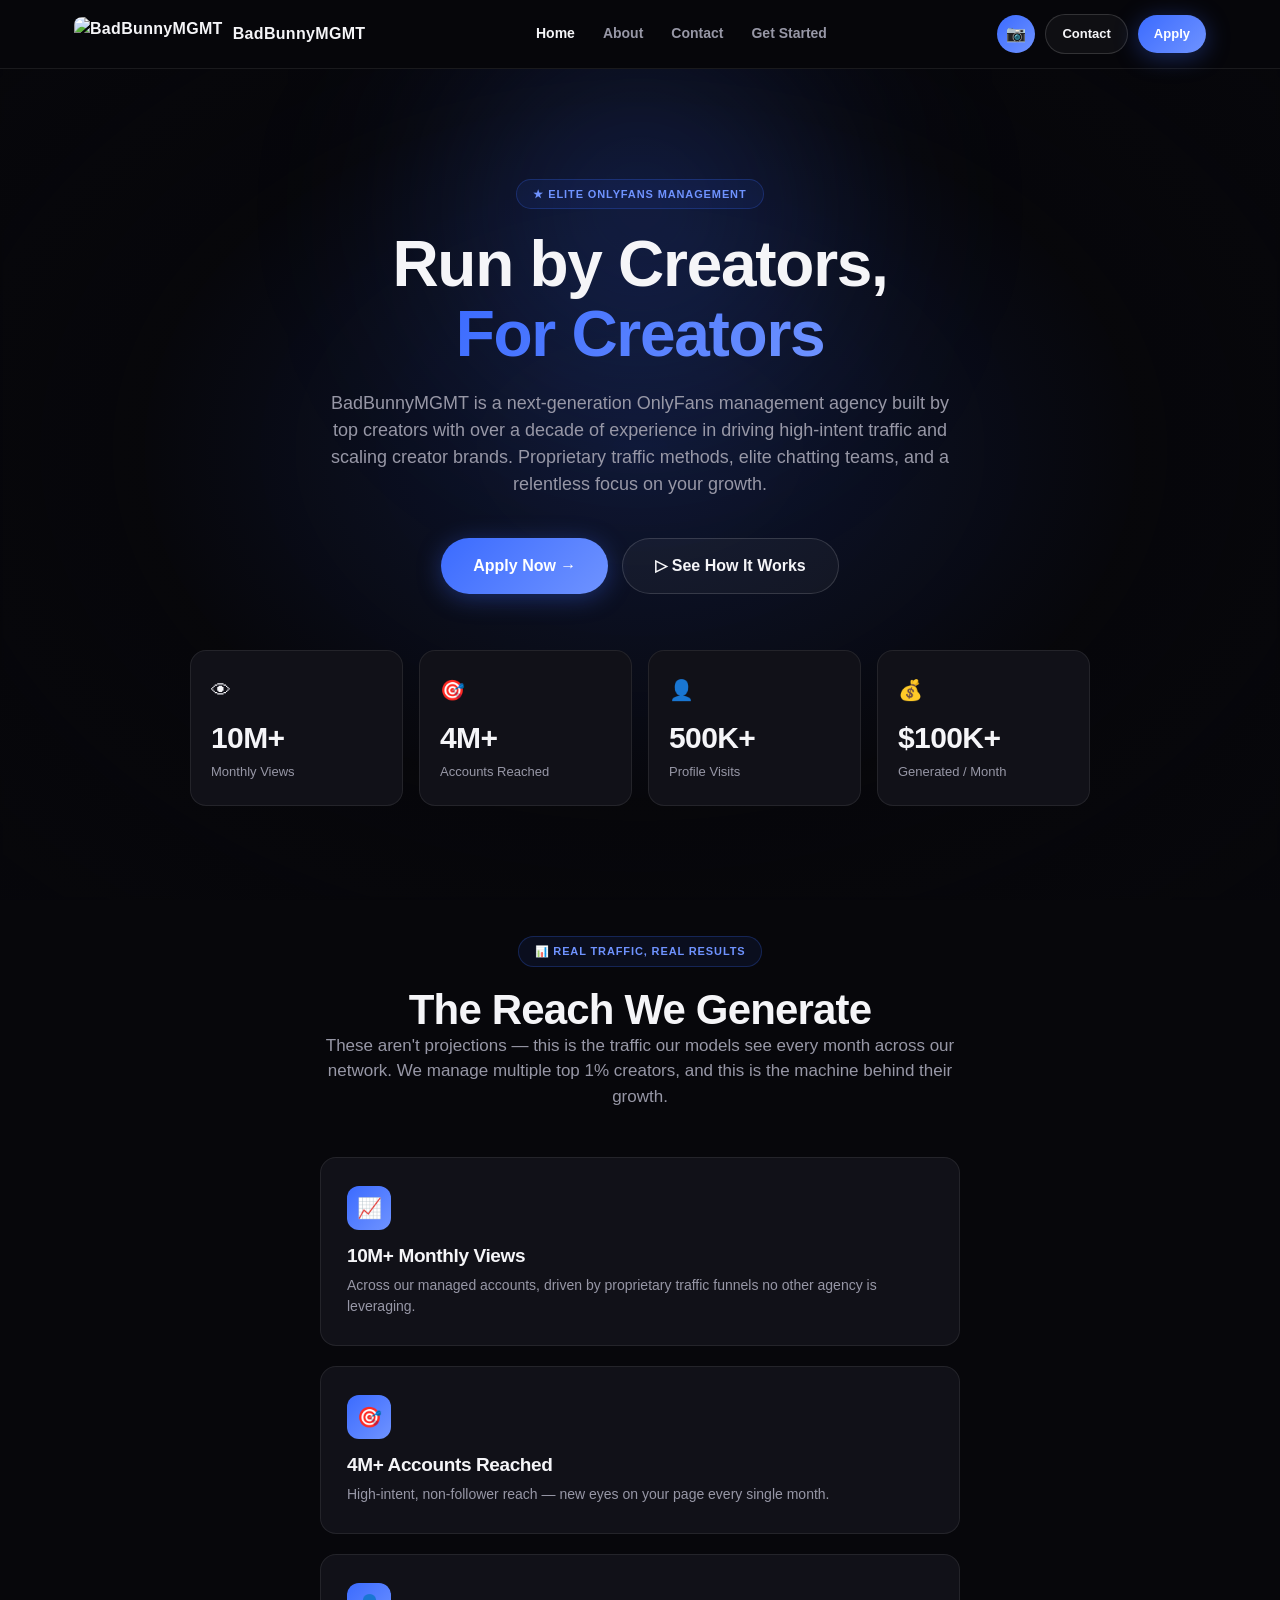
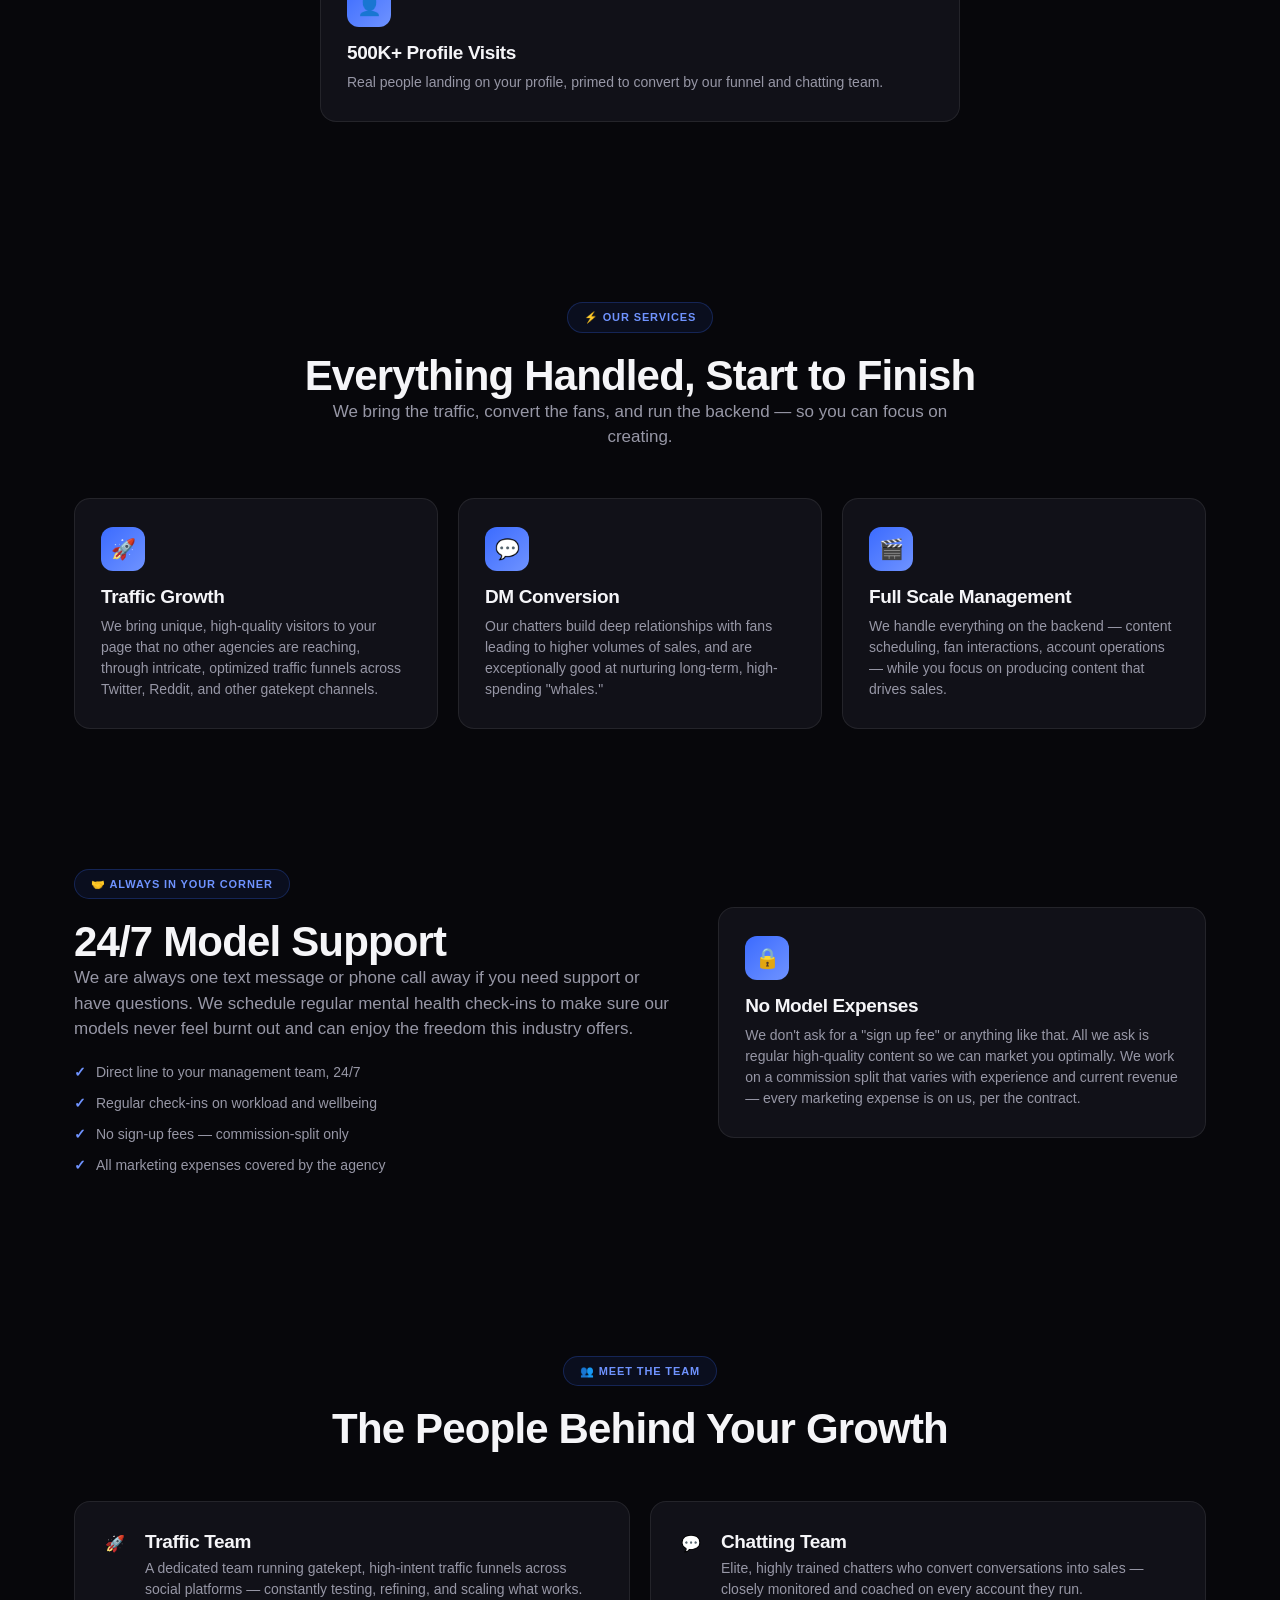
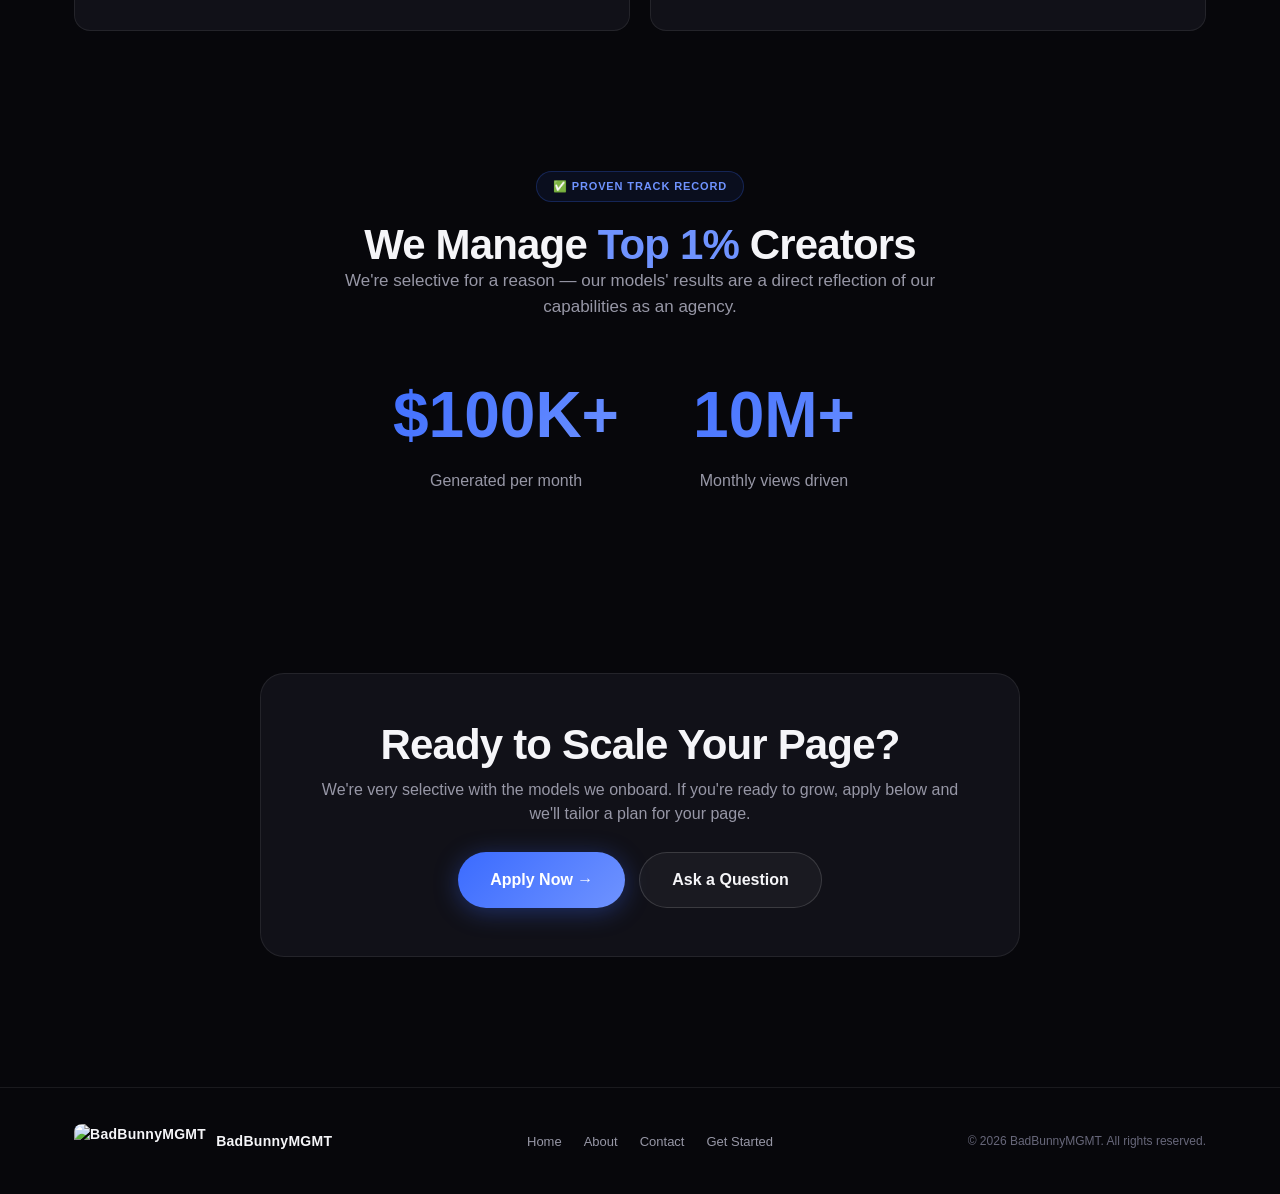
==== site/index.html @ 5f0b2979 "Add marketing site under /site (with floating emoji storm) for badbunnymgmt-site project" ====
<!DOCTYPE html>
<html lang="en">
<head>
<meta charset="UTF-8">
<meta name="viewport" content="width=device-width, initial-scale=1.0">
<title>BadBunnyMGMT — Elite OnlyFans Management, Run by Creators</title>
<meta name="description" content="OnlyFans management specializing in driving high quality traffic and DM upselling. 24/7 chatting, gatekept traffic methods, and full account management for top creators.">
<link rel="icon" href="https://assets.zyrosite.com/cdn-cgi/image/format=auto,w=768,fit=crop/5WbgqmT5Til9Ze9C/chatgpt-image-dec-8-2025-04_55_27-pm-yEydgTuuLfXPxxmz.png">
<link rel="stylesheet" href="style.css">
</head>
<body>

<div class="site-emoji-storm" aria-hidden="true">
  <span class="ae emoji em1" style="left:1.5%;font-size:48px;animation-duration:20s;animation-delay:-19.9s;"></span>
  <span class="ae emoji em2" style="left:3.99%;font-size:48px;animation-duration:19s;animation-delay:-12.2s;"></span>
  <span class="ae emoji em3" style="left:6.47%;font-size:52px;animation-duration:15s;animation-delay:-5.1s;"></span>
  <span class="ae emoji em4" style="left:8.96%;font-size:50px;animation-duration:19s;animation-delay:-14.9s;"></span>
  <span class="ae emoji em5" style="left:11.45%;font-size:39px;animation-duration:13s;animation-delay:-10.8s;"></span>
  <span class="ae emoji em6" style="left:13.94%;font-size:38px;animation-duration:13s;animation-delay:-12.9s;"></span>
  <span class="ae emoji em1" style="left:16.42%;font-size:56px;animation-duration:22s;animation-delay:-1.9s;"></span>
  <span class="ae emoji em2" style="left:18.91%;font-size:46px;animation-duration:19s;animation-delay:-15.4s;"></span>
  <span class="ae emoji em3" style="left:21.4%;font-size:53px;animation-duration:22s;animation-delay:-4.5s;"></span>
  <span class="ae emoji em4" style="left:23.88%;font-size:34px;animation-duration:20s;animation-delay:-2.4s;"></span>
  <span class="ae emoji em5" style="left:26.37%;font-size:35px;animation-duration:15s;animation-delay:-20.4s;"></span>
  <span class="ae emoji em6" style="left:28.86%;font-size:53px;animation-duration:12s;animation-delay:-18.1s;"></span>
  <span class="ae emoji em1" style="left:31.35%;font-size:44px;animation-duration:19s;animation-delay:-14.0s;"></span>
  <span class="ae emoji em2" style="left:33.83%;font-size:40px;animation-duration:20s;animation-delay:-6.1s;"></span>
  <span class="ae emoji em3" style="left:36.32%;font-size:43px;animation-duration:19s;animation-delay:-1.1s;"></span>
  <span class="ae emoji em4" style="left:38.81%;font-size:36px;animation-duration:19s;animation-delay:-15.4s;"></span>
  <span class="ae emoji em5" style="left:41.29%;font-size:47px;animation-duration:20s;animation-delay:-22.9s;"></span>
  <span class="ae emoji em6" style="left:43.78%;font-size:36px;animation-duration:23s;animation-delay:-6.6s;"></span>
  <span class="ae emoji em1" style="left:46.27%;font-size:41px;animation-duration:20s;animation-delay:-7.4s;"></span>
  <span class="ae emoji em2" style="left:48.76%;font-size:36px;animation-duration:21s;animation-delay:-17.9s;"></span>
  <span class="ae emoji em3" style="left:51.24%;font-size:46px;animation-duration:13s;animation-delay:-19.6s;"></span>
  <span class="ae emoji em4" style="left:53.73%;font-size:46px;animation-duration:13s;animation-delay:-22.1s;"></span>
  <span class="ae emoji em5" style="left:56.22%;font-size:55px;animation-duration:12s;animation-delay:-5.7s;"></span>
  <span class="ae emoji em6" style="left:58.71%;font-size:35px;animation-duration:19s;animation-delay:-9.3s;"></span>
  <span class="ae emoji em1" style="left:61.19%;font-size:56px;animation-duration:18s;animation-delay:-10.2s;"></span>
  <span class="ae emoji em2" style="left:63.68%;font-size:52px;animation-duration:22s;animation-delay:-5.4s;"></span>
  <span class="ae emoji em3" style="left:66.17%;font-size:55px;animation-duration:16s;animation-delay:-8.4s;"></span>
  <span class="ae emoji em4" style="left:68.65%;font-size:43px;animation-duration:17s;animation-delay:-1.3s;"></span>
  <span class="ae emoji em5" style="left:71.14%;font-size:47px;animation-duration:24s;animation-delay:-21.3s;"></span>
  <span class="ae emoji em6" style="left:73.63%;font-size:38px;animation-duration:15s;animation-delay:-16.6s;"></span>
  <span class="ae emoji em1" style="left:76.12%;font-size:34px;animation-duration:12s;animation-delay:-11.2s;"></span>
  <span class="ae emoji em2" style="left:78.6%;font-size:49px;animation-duration:14s;animation-delay:-16.0s;"></span>
  <span class="ae emoji em3" style="left:81.09%;font-size:40px;animation-duration:19s;animation-delay:-12.2s;"></span>
  <span class="ae emoji em4" style="left:83.58%;font-size:38px;animation-duration:18s;animation-delay:-15.2s;"></span>
  <span class="ae emoji em5" style="left:86.06%;font-size:37px;animation-duration:18s;animation-delay:-10.3s;"></span>
  <span class="ae emoji em6" style="left:88.55%;font-size:40px;animation-duration:12s;animation-delay:-6.9s;"></span>
  <span class="ae emoji em1" style="left:91.04%;font-size:52px;animation-duration:16s;animation-delay:-23.0s;"></span>
  <span class="ae emoji em2" style="left:93.53%;font-size:34px;animation-duration:15s;animation-delay:-5.1s;"></span>
  <span class="ae emoji em3" style="left:96.01%;font-size:53px;animation-duration:22s;animation-delay:-13.7s;"></span>
  <span class="ae emoji em4" style="left:98.5%;font-size:35px;animation-duration:14s;animation-delay:-5.7s;"></span>
</div>
<div class="site-glow-mask"></div>

<nav class="nav">
  <div class="nav-inner">
    <a href="index.html" class="nav-logo">
      <img src="https://assets.zyrosite.com/cdn-cgi/image/format=auto,w=768,fit=crop/5WbgqmT5Til9Ze9C/chatgpt-image-dec-8-2025-04_55_27-pm-yEydgTuuLfXPxxmz.png" alt="BadBunnyMGMT">
      BadBunnyMGMT
    </a>
    <button class="nav-toggle" onclick="document.querySelector('.nav-links').classList.toggle('open')">☰</button>
    <div class="nav-links">
      <a href="index.html" class="active">Home</a>
      <a href="about.html">About</a>
      <a href="contact.html">Contact</a>
      <a href="get-started.html">Get Started</a>
    </div>
    <div class="nav-cta">
      <a href="https://instagram.com" target="_blank" class="btn-icon" aria-label="Instagram">📷</a>
      <a href="contact.html" class="btn btn-ghost btn-sm">Contact</a>
      <a href="get-started.html" class="btn btn-primary btn-sm">Apply</a>
    </div>
  </div>
</nav>

<!-- Hero -->
<section class="hero">
  <div class="glow glow-blue"></div>
  <div class="wrap hero-content">
    <div class="badge">★ Elite OnlyFans Management</div>
    <h1>Run by Creators,<br><span class="accent-text">For Creators</span></h1>
    <p class="lede center">BadBunnyMGMT is a next-generation OnlyFans management agency built by top creators with over a decade of experience in driving high-intent traffic and scaling creator brands. Proprietary traffic methods, elite chatting teams, and a relentless focus on your growth.</p>
    <div class="hero-ctas">
      <a href="get-started.html" class="btn btn-primary btn-lg">Apply Now →</a>
      <a href="#services" class="btn btn-ghost btn-lg">▷ See How It Works</a>
    </div>
    <div class="stat-grid">
      <div class="stat-card">
        <span class="stat-icon">👁</span>
        <div class="stat-num">10M+</div>
        <div class="stat-label">Monthly Views</div>
      </div>
      <div class="stat-card">
        <span class="stat-icon">🎯</span>
        <div class="stat-num">4M+</div>
        <div class="stat-label">Accounts Reached</div>
      </div>
      <div class="stat-card">
        <span class="stat-icon">👤</span>
        <div class="stat-num">500K+</div>
        <div class="stat-label">Profile Visits</div>
      </div>
      <div class="stat-card">
        <span class="stat-icon">💰</span>
        <div class="stat-num">$100K+</div>
        <div class="stat-label">Generated / Month</div>
      </div>
    </div>
  </div>
</section>

<!-- Reach section -->
<section class="section-sub">
  <div class="wrap">
    <div class="section-head">
      <div class="badge">📊 Real Traffic, Real Results</div>
      <h2>The Reach We Generate</h2>
      <p class="lede center">These aren't projections — this is the traffic our models see every month across our network. We manage multiple top 1% creators, and this is the machine behind their growth.</p>
    </div>
    <div class="feature-grid" style="grid-template-columns:1fr;max-width:640px;margin:0 auto;">
      <div class="feature-card">
        <div class="feature-icon">📈</div>
        <h3>10M+ Monthly Views</h3>
        <p>Across our managed accounts, driven by proprietary traffic funnels no other agency is leveraging.</p>
      </div>
      <div class="feature-card">
        <div class="feature-icon">🎯</div>
        <h3>4M+ Accounts Reached</h3>
        <p>High-intent, non-follower reach — new eyes on your page every single month.</p>
      </div>
      <div class="feature-card">
        <div class="feature-icon">👤</div>
        <h3>500K+ Profile Visits</h3>
        <p>Real people landing on your profile, primed to convert by our funnel and chatting team.</p>
      </div>
    </div>
  </div>
</section>

<!-- Services -->
<section id="services">
  <div class="wrap">
    <div class="section-head">
      <div class="badge">⚡ Our Services</div>
      <h2>Everything Handled, Start to Finish</h2>
      <p class="lede center">We bring the traffic, convert the fans, and run the backend — so you can focus on creating.</p>
    </div>
    <div class="feature-grid">
      <div class="feature-card">
        <div class="feature-icon">🚀</div>
        <h3>Traffic Growth</h3>
        <p>We bring unique, high-quality visitors to your page that no other agencies are reaching, through intricate, optimized traffic funnels across Twitter, Reddit, and other gatekept channels.</p>
      </div>
      <div class="feature-card">
        <div class="feature-icon">💬</div>
        <h3>DM Conversion</h3>
        <p>Our chatters build deep relationships with fans leading to higher volumes of sales, and are exceptionally good at nurturing long-term, high-spending "whales."</p>
      </div>
      <div class="feature-card">
        <div class="feature-icon">🎬</div>
        <h3>Full Scale Management</h3>
        <p>We handle everything on the backend — content scheduling, fan interactions, account operations — while you focus on producing content that drives sales.</p>
      </div>
    </div>
  </div>
</section>

<!-- Support / no expenses -->
<section class="section-sub">
  <div class="wrap two-col">
    <div>
      <div class="badge">🤝 Always In Your Corner</div>
      <h2>24/7 Model Support</h2>
      <p class="lede">We are always one text message or phone call away if you need support or have questions. We schedule regular mental health check-ins to make sure our models never feel burnt out and can enjoy the freedom this industry offers.</p>
      <ul class="pill-list">
        <li>Direct line to your management team, 24/7</li>
        <li>Regular check-ins on workload and wellbeing</li>
        <li>No sign-up fees — commission-split only</li>
        <li>All marketing expenses covered by the agency</li>
      </ul>
    </div>
    <div class="feature-card">
      <div class="feature-icon">🔒</div>
      <h3>No Model Expenses</h3>
      <p>We don't ask for a "sign up fee" or anything like that. All we ask is regular high-quality content so we can market you optimally. We work on a commission split that varies with experience and current revenue — every marketing expense is on us, per the contract.</p>
    </div>
  </div>
</section>

<!-- Team -->
<section>
  <div class="wrap">
    <div class="section-head">
      <div class="badge">👥 Meet The Team</div>
      <h2>The People Behind Your Growth</h2>
    </div>
    <div style="display:grid;grid-template-columns:1fr 1fr;gap:20px;" class="team-grid">
      <div class="team-card">
        <div class="feature-icon">🚀</div>
        <div>
          <h3>Traffic Team</h3>
          <p>A dedicated team running gatekept, high-intent traffic funnels across social platforms — constantly testing, refining, and scaling what works.</p>
        </div>
      </div>
      <div class="team-card">
        <div class="feature-icon">💬</div>
        <div>
          <h3>Chatting Team</h3>
          <p>Elite, highly trained chatters who convert conversations into sales — closely monitored and coached on every account they run.</p>
        </div>
      </div>
    </div>
  </div>
</section>

<!-- Proof -->
<section class="section-sub">
  <div class="wrap">
    <div class="section-head">
      <div class="badge">✅ Proven Track Record</div>
      <h2>We Manage <span style="color:var(--accent2);">Top 1%</span> Creators</h2>
      <p class="lede center">We're selective for a reason — our models' results are a direct reflection of our capabilities as an agency.</p>
    </div>
    <div class="stat-grid" style="max-width:520px;">
      <div class="proof-num">
        <div class="num">$100K+</div>
        <div class="label">Generated per month</div>
      </div>
      <div class="proof-num">
        <div class="num">10M+</div>
        <div class="label">Monthly views driven</div>
      </div>
    </div>
  </div>
</section>

<!-- CTA -->
<section>
  <div class="wrap">
    <div class="cta-banner">
      <h2>Ready to Scale Your Page?</h2>
      <p>We're very selective with the models we onboard. If you're ready to grow, apply below and we'll tailor a plan for your page.</p>
      <div class="hero-ctas">
        <a href="get-started.html" class="btn btn-primary btn-lg">Apply Now →</a>
        <a href="contact.html" class="btn btn-ghost btn-lg">Ask a Question</a>
      </div>
    </div>
  </div>
</section>

<footer>
  <div class="wrap footer-inner">
    <a href="index.html" class="nav-logo">
      <img src="https://assets.zyrosite.com/cdn-cgi/image/format=auto,w=768,fit=crop/5WbgqmT5Til9Ze9C/chatgpt-image-dec-8-2025-04_55_27-pm-yEydgTuuLfXPxxmz.png" alt="BadBunnyMGMT">
      BadBunnyMGMT
    </a>
    <div class="foot-links">
      <a href="index.html">Home</a>
      <a href="about.html">About</a>
      <a href="contact.html">Contact</a>
      <a href="get-started.html">Get Started</a>
    </div>
    <div class="foot-copy">© 2026 BadBunnyMGMT. All rights reserved.</div>
  </div>
</footer>

</body>
</html>
---- site/style.css ----
/* BadBunnyMGMT — shared design system
   Near-black background, single blue accent (matches AgencyOS app), gradient glow cards,
   pill buttons, section badges — structural pattern inspired by reachmodels.com. */

:root{
  --bg:#07070b;
  --bg2:#0e0e15;
  --surface:#111118;
  --surface2:#16161f;
  --border:rgba(255,255,255,0.08);
  --border2:rgba(255,255,255,0.14);
  --text:#f5f5f8;
  --text2:#9797a6;
  --text3:#67677a;
  --accent:#3b6bff;
  --accent2:#6f93ff;
  --accent-glow:rgba(59,107,255,0.35);
  --radius:16px;
  --radius-sm:10px;
  --radius-lg:24px;
  --maxw:1180px;
}

*{box-sizing:border-box;margin:0;padding:0;}
html{scroll-behavior:smooth;}
body{
  background:var(--bg);
  color:var(--text);
  font-family:'Inter',-apple-system,BlinkMacSystemFont,'Segoe UI',Roboto,sans-serif;
  line-height:1.5;
  -webkit-font-smoothing:antialiased;
  overflow-x:hidden;
}
a{color:inherit;text-decoration:none;}
img{max-width:100%;display:block;}
ul{list-style:none;}
.wrap{max-width:var(--maxw);margin:0 auto;padding:0 24px;}

.glow{position:absolute;border-radius:50%;filter:blur(90px);pointer-events:none;z-index:0;}
.glow-blue{background:radial-gradient(circle,rgba(59,107,255,0.28),transparent 70%);}
.glow-faint{background:radial-gradient(circle,rgba(111,147,255,0.14),transparent 70%);}

.nav{position:sticky;top:0;z-index:100;background:rgba(7,7,11,0.75);backdrop-filter:blur(14px);border-bottom:1px solid var(--border);}
.nav-inner{max-width:var(--maxw);margin:0 auto;padding:14px 24px;display:flex;align-items:center;justify-content:space-between;gap:20px;}
.nav-logo{display:flex;align-items:center;gap:10px;font-weight:800;font-size:16px;letter-spacing:0.02em;}
.nav-logo img{height:34px;width:auto;border-radius:8px;}
.nav-links{display:flex;gap:28px;align-items:center;}
.nav-links a{font-size:14px;font-weight:600;color:var(--text2);transition:color .15s;}
.nav-links a:hover,.nav-links a.active{color:var(--text);}
.nav-cta{display:flex;align-items:center;gap:10px;}
.nav-toggle{display:none;background:none;border:none;color:var(--text);font-size:22px;cursor:pointer;}

@media(max-width:860px){
  .nav-links{position:absolute;top:100%;left:0;right:0;background:var(--bg2);border-bottom:1px solid var(--border);flex-direction:column;padding:16px 24px;gap:16px;display:none;}
  .nav-links.open{display:flex;}
  .nav-toggle{display:block;}
}

.btn{display:inline-flex;align-items:center;justify-content:center;gap:8px;padding:12px 24px;border-radius:999px;font-weight:700;font-size:14px;border:none;cursor:pointer;transition:transform .15s, box-shadow .15s;white-space:nowrap;}
.btn:hover{transform:translateY(-1px);}
.btn-primary{background:linear-gradient(135deg,var(--accent),var(--accent2));color:#fff;box-shadow:0 4px 24px var(--accent-glow);}
.btn-primary:hover{box-shadow:0 6px 32px var(--accent-glow);}
.btn-ghost{background:rgba(255,255,255,0.04);border:1px solid var(--border2);color:var(--text);}
.btn-ghost:hover{background:rgba(255,255,255,0.08);}
.btn-icon{width:38px;height:38px;border-radius:50%;background:linear-gradient(135deg,var(--accent),var(--accent2));color:#fff;display:flex;align-items:center;justify-content:center;font-size:16px;flex-shrink:0;}
.btn-sm{padding:9px 16px;font-size:13px;}
.btn-lg{padding:15px 32px;font-size:16px;}

.badge{display:inline-flex;align-items:center;gap:6px;background:rgba(59,107,255,0.08);border:1px solid rgba(59,107,255,0.25);color:var(--accent2);padding:6px 16px;border-radius:999px;font-size:11px;font-weight:700;letter-spacing:0.08em;text-transform:uppercase;margin-bottom:20px;}

section{position:relative;padding:90px 0;z-index:1;}
.section-sub{padding-top:50px;}
h1,h2,h3{font-weight:800;letter-spacing:-0.02em;line-height:1.1;}
h1{font-size:clamp(38px,6vw,64px);}
h2{font-size:clamp(28px,4vw,42px);}
h3{font-size:19px;}
.eyebrow{color:var(--accent2);font-weight:700;}
.lede{color:var(--text2);font-size:17px;max-width:640px;}
.center{text-align:center;margin-left:auto;margin-right:auto;}
.section-head{max-width:680px;margin:0 auto 48px;text-align:center;}

.hero{padding:110px 0 80px;text-align:center;position:relative;overflow:hidden;}
.hero .glow-blue{width:520px;height:520px;top:-120px;left:50%;transform:translateX(-50%);}
.hero-content{position:relative;z-index:2;}
.hero h1{margin-bottom:20px;}
.hero h1 .accent-text{background:linear-gradient(135deg,var(--accent),var(--accent2));-webkit-background-clip:text;background-clip:text;color:transparent;}
.hero .lede{margin:0 auto 40px;font-size:18px;}
.hero-ctas{display:flex;gap:14px;justify-content:center;flex-wrap:wrap;margin-bottom:56px;}

.stat-grid{display:grid;grid-template-columns:repeat(auto-fit,minmax(200px,1fr));gap:16px;max-width:900px;margin:0 auto;}
.stat-card{background:var(--surface);border:1px solid var(--border);border-radius:var(--radius);padding:24px 20px;text-align:left;}
.stat-card .stat-icon{font-size:20px;margin-bottom:10px;display:block;}
.stat-card .stat-num{font-size:30px;font-weight:800;letter-spacing:-0.02em;}
.stat-card .stat-label{color:var(--text2);font-size:13px;margin-top:2px;}

.feature-grid{display:grid;grid-template-columns:repeat(auto-fit,minmax(260px,1fr));gap:20px;}
.feature-card{background:var(--surface);border:1px solid var(--border);border-radius:var(--radius);padding:28px 26px;}
.feature-card .feature-icon{width:44px;height:44px;border-radius:12px;background:linear-gradient(135deg,var(--accent),var(--accent2));display:flex;align-items:center;justify-content:center;font-size:20px;margin-bottom:16px;}
.feature-card h3{margin-bottom:8px;}
.feature-card p{color:var(--text2);font-size:14px;}

.cta-banner{background:var(--surface);border:1px solid var(--border);border-radius:var(--radius-lg);padding:48px;text-align:center;max-width:760px;margin:0 auto;}
.cta-banner h2{margin-bottom:10px;}
.cta-banner p{color:var(--text2);margin-bottom:26px;}
.cta-banner .hero-ctas{margin-bottom:0;}

.proof-num{text-align:center;}
.proof-num .num{font-size:clamp(40px,6vw,64px);font-weight:800;background:linear-gradient(135deg,var(--accent),var(--accent2));-webkit-background-clip:text;background-clip:text;color:transparent;}
.proof-num .label{color:var(--text2);margin-top:6px;}
.proof-shots{display:grid;grid-template-columns:repeat(auto-fit,minmax(280px,1fr));gap:20px;margin-top:44px;}
.proof-shots img{border-radius:var(--radius);border:1px solid var(--border);}

.team-card{background:var(--surface);border:1px solid var(--border);border-radius:var(--radius);padding:30px;display:flex;gap:20px;align-items:flex-start;}
.team-card .feature-icon{flex-shrink:0;}
.team-card p{color:var(--text2);font-size:14px;margin-top:6px;}

.form-card{background:var(--surface);border:1px solid var(--border);border-radius:var(--radius-lg);padding:44px;max-width:640px;margin:0 auto;}
.form-step{display:flex;align-items:center;gap:10px;margin:28px 0 16px;font-weight:700;font-size:15px;}
.form-step:first-child{margin-top:0;}
.form-step .step-num{width:26px;height:26px;border-radius:50%;background:rgba(59,107,255,0.15);color:var(--accent2);display:flex;align-items:center;justify-content:center;font-size:12px;font-weight:800;flex-shrink:0;}
.form-row{display:grid;grid-template-columns:1fr 1fr;gap:14px;margin-bottom:14px;}
@media(max-width:560px){.form-row{grid-template-columns:1fr;}}
.form-field{display:flex;flex-direction:column;gap:6px;margin-bottom:14px;}
.form-field label{font-size:12px;color:var(--text2);font-weight:600;}
.form-field input,.form-field select,.form-field textarea{background:var(--bg2);border:1px solid var(--border2);border-radius:var(--radius-sm);padding:12px 14px;color:var(--text);font-size:14px;font-family:inherit;}
.form-field input:focus,.form-field select:focus,.form-field textarea:focus{outline:1px solid var(--accent);border-color:var(--accent);}
.form-field textarea{resize:vertical;min-height:90px;}
.form-note{background:rgba(59,107,255,0.06);border:1px solid rgba(59,107,255,0.2);border-radius:var(--radius-sm);padding:14px 16px;font-size:13px;color:var(--text2);margin:20px 0;}
.form-note strong{color:var(--text);}
.form-submit{width:100%;margin-top:6px;}

.faq-item{background:var(--surface);border:1px solid var(--border);border-radius:var(--radius);padding:24px 26px;margin-bottom:14px;}
.faq-item h3{margin-bottom:8px;color:var(--accent2);}
.faq-item p{color:var(--text2);font-size:14px;}

footer{border-top:1px solid var(--border);padding:36px 0;margin-top:40px;}
.footer-inner{display:flex;justify-content:space-between;align-items:center;flex-wrap:wrap;gap:16px;}
.footer-inner .nav-logo{font-size:14px;}
footer .foot-links{display:flex;gap:22px;}
footer .foot-links a{font-size:13px;color:var(--text2);}
footer .foot-copy{font-size:12px;color:var(--text3);}

.two-col{display:grid;grid-template-columns:1.1fr 0.9fr;gap:48px;align-items:center;}
@media(max-width:860px){.two-col{grid-template-columns:1fr;}}
.pill-list{display:flex;flex-direction:column;gap:10px;margin-top:20px;}
.pill-list li{display:flex;align-items:center;gap:10px;color:var(--text2);font-size:14px;}
.pill-list li::before{content:'✓';color:var(--accent2);font-weight:800;}
.alert-success{display:none;background:rgba(59,107,255,0.1);border:1px solid rgba(59,107,255,0.3);border-radius:var(--radius-sm);padding:14px 16px;color:var(--accent2);font-size:14px;margin-top:14px;text-align:center;}

/* ── Floating brand-emoji storm (identical to the AgencyOS app backdrop) ── */
.site-emoji-storm{position:fixed;inset:0;z-index:0;overflow:hidden;pointer-events:none;}
.site-emoji-storm .ae{position:absolute;top:110%;line-height:1;animation-name:aeFloat;animation-timing-function:linear;animation-iteration-count:infinite;will-change:transform,opacity;}
.ae.emoji{display:inline-block;width:1em;height:1em;background-size:contain;background-repeat:no-repeat;background-position:center;}
@keyframes aeFloat{0%{transform:translateY(0) translateX(0) rotate(0deg);opacity:0;}8%{opacity:0.55;}92%{opacity:0.55;}100%{transform:translateY(-130vh) translateX(30px) rotate(20deg);opacity:0;}}
.site-glow-mask{position:fixed;inset:0;z-index:0;pointer-events:none;backdrop-filter:blur(2px);-webkit-backdrop-filter:blur(2px);background:radial-gradient(ellipse at center, rgba(59,107,255,0.16) 0%, rgba(7,7,11,0.55) 55%, rgba(7,7,11,0.9) 100%);}
.em1{background-image:url([data-uri]);}
.em2{background-image:url([data-uri]);}
.em3{background-image:url([data-uri]);}
.em4{background-image:url([data-uri]);}
.em5{background-image:url([data-uri]);}
.em6{background-image:url([data-uri]);}
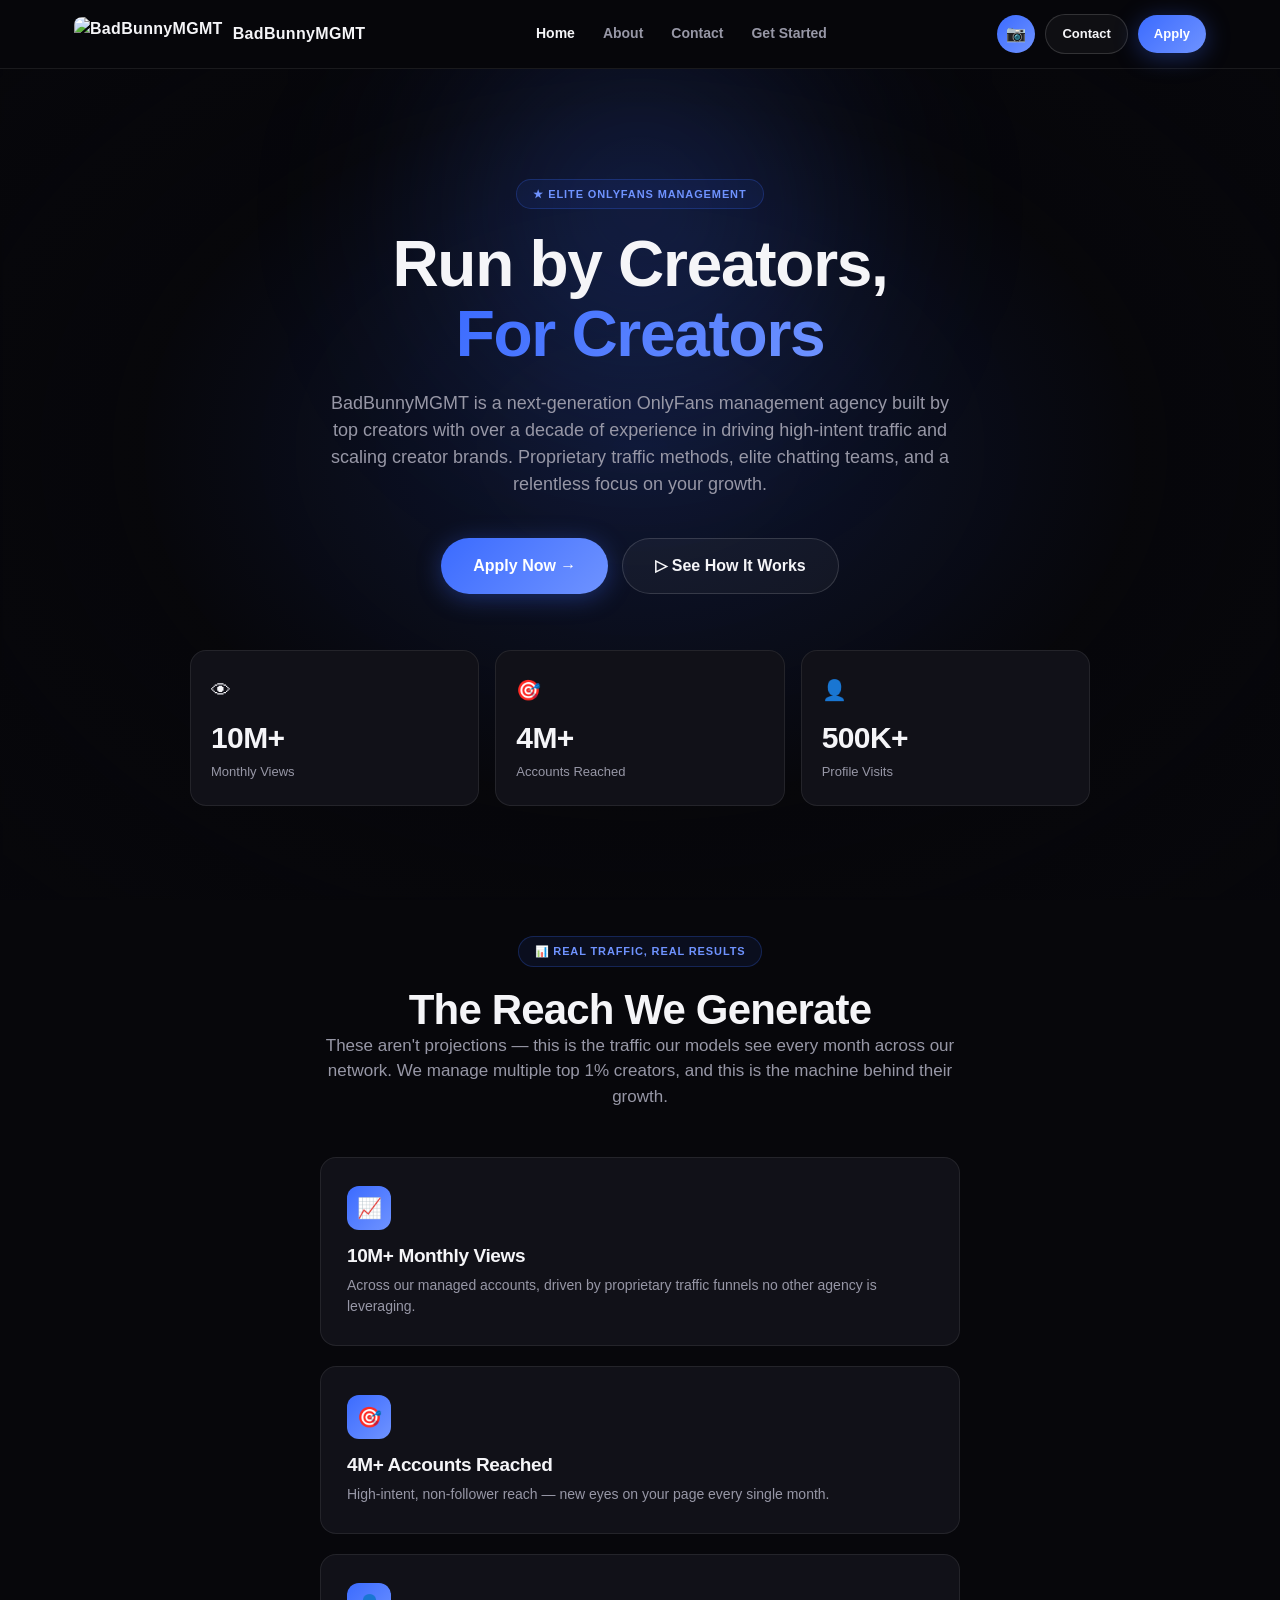
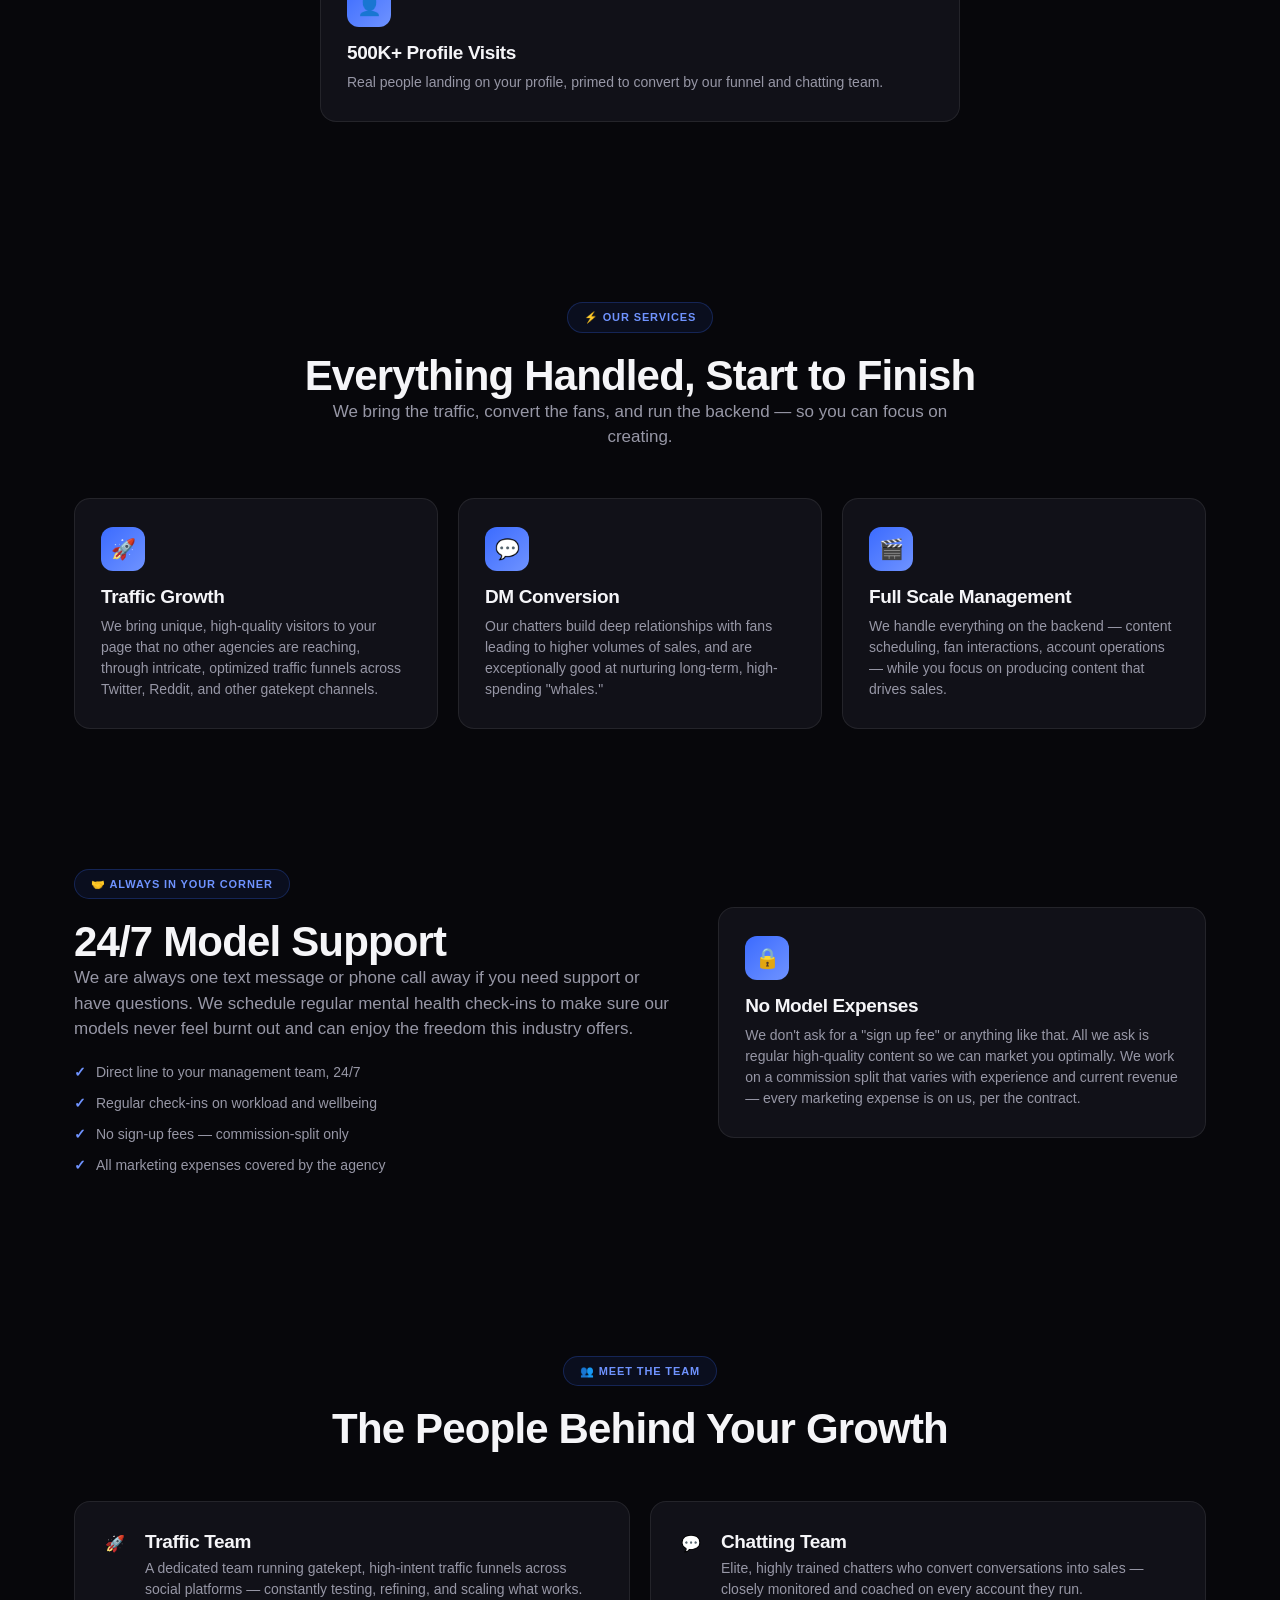
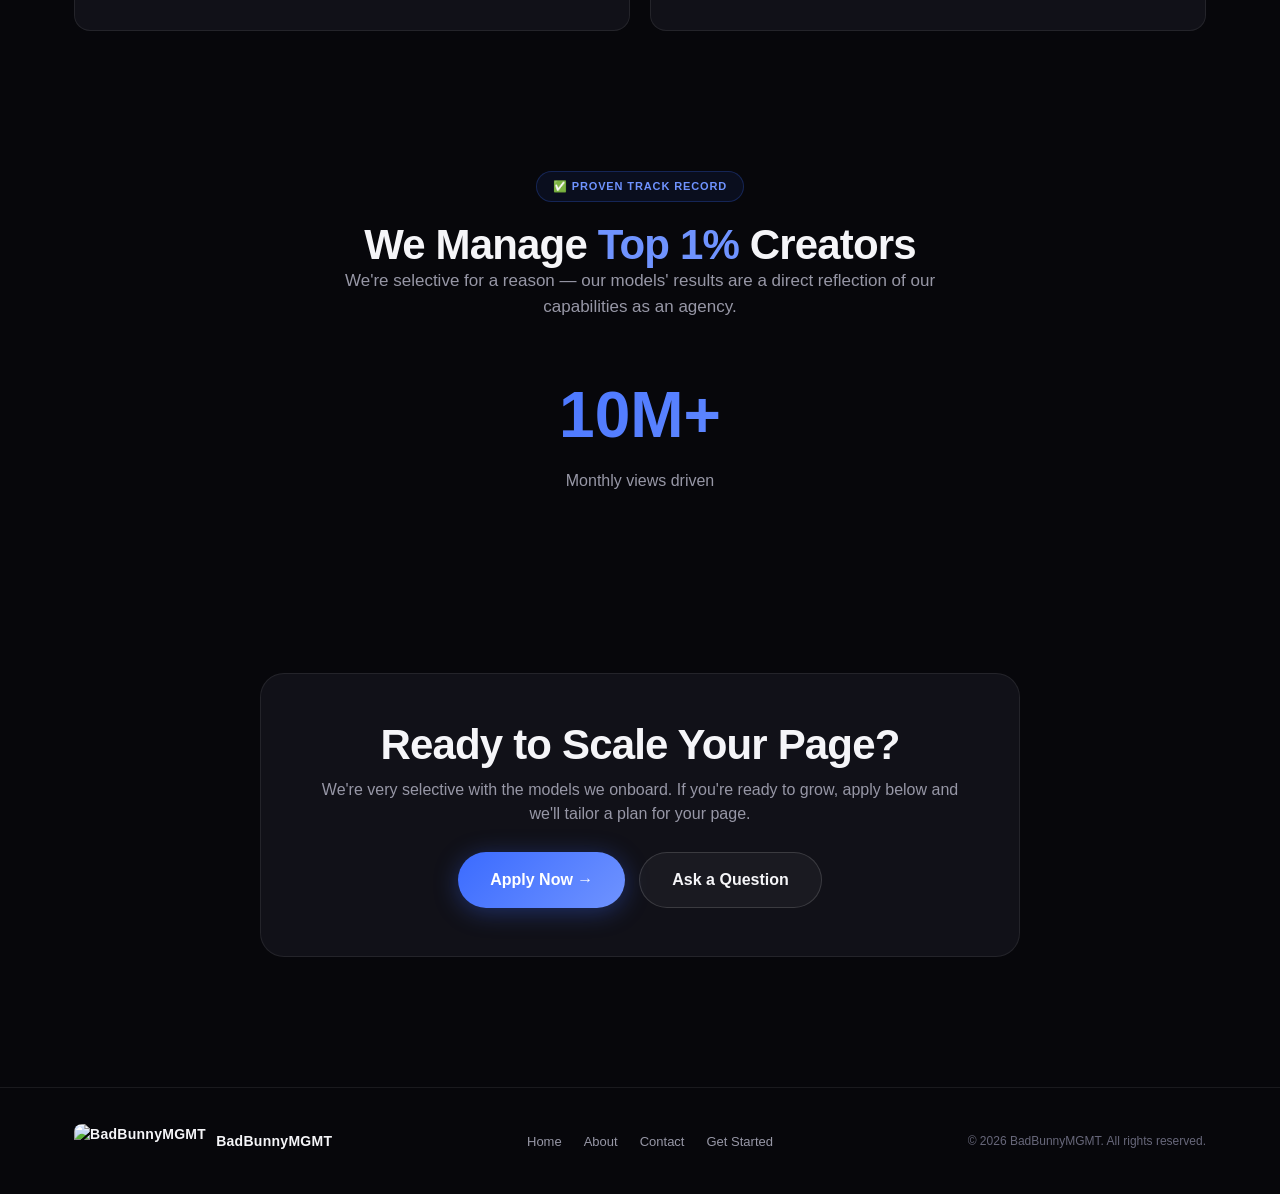
==== commit 0b502f52: "Website: remove $100K+ monthly earnings stat from homepage Co-Authored-By: Claude Opus 5.5 <noreply@" ====
--- a/site/index.html
+++ b/site/index.html
@@ -1,270 +1,263 @@
-<!DOCTYPE html>
-<html lang="en">
-<head>
-<meta charset="UTF-8">
-<meta name="viewport" content="width=device-width, initial-scale=1.0">
-<title>BadBunnyMGMT — Elite OnlyFans Management, Run by Creators</title>
-<meta name="description" content="OnlyFans management specializing in driving high quality traffic and DM upselling. 24/7 chatting, gatekept traffic methods, and full account management for top creators.">
-<link rel="icon" href="https://assets.zyrosite.com/cdn-cgi/image/format=auto,w=768,fit=crop/5WbgqmT5Til9Ze9C/chatgpt-image-dec-8-2025-04_55_27-pm-yEydgTuuLfXPxxmz.png">
-<link rel="stylesheet" href="style.css">
-</head>
-<body>
-
-<div class="site-emoji-storm" aria-hidden="true">
-  <span class="ae emoji em1" style="left:1.5%;font-size:48px;animation-duration:20s;animation-delay:-19.9s;"></span>
-  <span class="ae emoji em2" style="left:3.99%;font-size:48px;animation-duration:19s;animation-delay:-12.2s;"></span>
-  <span class="ae emoji em3" style="left:6.47%;font-size:52px;animation-duration:15s;animation-delay:-5.1s;"></span>
-  <span class="ae emoji em4" style="left:8.96%;font-size:50px;animation-duration:19s;animation-delay:-14.9s;"></span>
-  <span class="ae emoji em5" style="left:11.45%;font-size:39px;animation-duration:13s;animation-delay:-10.8s;"></span>
-  <span class="ae emoji em6" style="left:13.94%;font-size:38px;animation-duration:13s;animation-delay:-12.9s;"></span>
-  <span class="ae emoji em1" style="left:16.42%;font-size:56px;animation-duration:22s;animation-delay:-1.9s;"></span>
-  <span class="ae emoji em2" style="left:18.91%;font-size:46px;animation-duration:19s;animation-delay:-15.4s;"></span>
-  <span class="ae emoji em3" style="left:21.4%;font-size:53px;animation-duration:22s;animation-delay:-4.5s;"></span>
-  <span class="ae emoji em4" style="left:23.88%;font-size:34px;animation-duration:20s;animation-delay:-2.4s;"></span>
-  <span class="ae emoji em5" style="left:26.37%;font-size:35px;animation-duration:15s;animation-delay:-20.4s;"></span>
-  <span class="ae emoji em6" style="left:28.86%;font-size:53px;animation-duration:12s;animation-delay:-18.1s;"></span>
-  <span class="ae emoji em1" style="left:31.35%;font-size:44px;animation-duration:19s;animation-delay:-14.0s;"></span>
-  <span class="ae emoji em2" style="left:33.83%;font-size:40px;animation-duration:20s;animation-delay:-6.1s;"></span>
-  <span class="ae emoji em3" style="left:36.32%;font-size:43px;animation-duration:19s;animation-delay:-1.1s;"></span>
-  <span class="ae emoji em4" style="left:38.81%;font-size:36px;animation-duration:19s;animation-delay:-15.4s;"></span>
-  <span class="ae emoji em5" style="left:41.29%;font-size:47px;animation-duration:20s;animation-delay:-22.9s;"></span>
-  <span class="ae emoji em6" style="left:43.78%;font-size:36px;animation-duration:23s;animation-delay:-6.6s;"></span>
-  <span class="ae emoji em1" style="left:46.27%;font-size:41px;animation-duration:20s;animation-delay:-7.4s;"></span>
-  <span class="ae emoji em2" style="left:48.76%;font-size:36px;animation-duration:21s;animation-delay:-17.9s;"></span>
-  <span class="ae emoji em3" style="left:51.24%;font-size:46px;animation-duration:13s;animation-delay:-19.6s;"></span>
-  <span class="ae emoji em4" style="left:53.73%;font-size:46px;animation-duration:13s;animation-delay:-22.1s;"></span>
-  <span class="ae emoji em5" style="left:56.22%;font-size:55px;animation-duration:12s;animation-delay:-5.7s;"></span>
-  <span class="ae emoji em6" style="left:58.71%;font-size:35px;animation-duration:19s;animation-delay:-9.3s;"></span>
-  <span class="ae emoji em1" style="left:61.19%;font-size:56px;animation-duration:18s;animation-delay:-10.2s;"></span>
-  <span class="ae emoji em2" style="left:63.68%;font-size:52px;animation-duration:22s;animation-delay:-5.4s;"></span>
-  <span class="ae emoji em3" style="left:66.17%;font-size:55px;animation-duration:16s;animation-delay:-8.4s;"></span>
-  <span class="ae emoji em4" style="left:68.65%;font-size:43px;animation-duration:17s;animation-delay:-1.3s;"></span>
-  <span class="ae emoji em5" style="left:71.14%;font-size:47px;animation-duration:24s;animation-delay:-21.3s;"></span>
-  <span class="ae emoji em6" style="left:73.63%;font-size:38px;animation-duration:15s;animation-delay:-16.6s;"></span>
-  <span class="ae emoji em1" style="left:76.12%;font-size:34px;animation-duration:12s;animation-delay:-11.2s;"></span>
-  <span class="ae emoji em2" style="left:78.6%;font-size:49px;animation-duration:14s;animation-delay:-16.0s;"></span>
-  <span class="ae emoji em3" style="left:81.09%;font-size:40px;animation-duration:19s;animation-delay:-12.2s;"></span>
-  <span class="ae emoji em4" style="left:83.58%;font-size:38px;animation-duration:18s;animation-delay:-15.2s;"></span>
-  <span class="ae emoji em5" style="left:86.06%;font-size:37px;animation-duration:18s;animation-delay:-10.3s;"></span>
-  <span class="ae emoji em6" style="left:88.55%;font-size:40px;animation-duration:12s;animation-delay:-6.9s;"></span>
-  <span class="ae emoji em1" style="left:91.04%;font-size:52px;animation-duration:16s;animation-delay:-23.0s;"></span>
-  <span class="ae emoji em2" style="left:93.53%;font-size:34px;animation-duration:15s;animation-delay:-5.1s;"></span>
-  <span class="ae emoji em3" style="left:96.01%;font-size:53px;animation-duration:22s;animation-delay:-13.7s;"></span>
-  <span class="ae emoji em4" style="left:98.5%;font-size:35px;animation-duration:14s;animation-delay:-5.7s;"></span>
-</div>
-<div class="site-glow-mask"></div>
-
-<nav class="nav">
-  <div class="nav-inner">
-    <a href="index.html" class="nav-logo">
-      <img src="https://assets.zyrosite.com/cdn-cgi/image/format=auto,w=768,fit=crop/5WbgqmT5Til9Ze9C/chatgpt-image-dec-8-2025-04_55_27-pm-yEydgTuuLfXPxxmz.png" alt="BadBunnyMGMT">
-      BadBunnyMGMT
-    </a>
-    <button class="nav-toggle" onclick="document.querySelector('.nav-links').classList.toggle('open')">☰</button>
-    <div class="nav-links">
-      <a href="index.html" class="active">Home</a>
-      <a href="about.html">About</a>
-      <a href="contact.html">Contact</a>
-      <a href="get-started.html">Get Started</a>
-    </div>
-    <div class="nav-cta">
-      <a href="https://instagram.com" target="_blank" class="btn-icon" aria-label="Instagram">📷</a>
-      <a href="contact.html" class="btn btn-ghost btn-sm">Contact</a>
-      <a href="get-started.html" class="btn btn-primary btn-sm">Apply</a>
-    </div>
-  </div>
-</nav>
-
-<!-- Hero -->
-<section class="hero">
-  <div class="glow glow-blue"></div>
-  <div class="wrap hero-content">
-    <div class="badge">★ Elite OnlyFans Management</div>
-    <h1>Run by Creators,<br><span class="accent-text">For Creators</span></h1>
-    <p class="lede center">BadBunnyMGMT is a next-generation OnlyFans management agency built by top creators with over a decade of experience in driving high-intent traffic and scaling creator brands. Proprietary traffic methods, elite chatting teams, and a relentless focus on your growth.</p>
-    <div class="hero-ctas">
-      <a href="get-started.html" class="btn btn-primary btn-lg">Apply Now →</a>
-      <a href="#services" class="btn btn-ghost btn-lg">▷ See How It Works</a>
-    </div>
-    <div class="stat-grid">
-      <div class="stat-card">
-        <span class="stat-icon">👁</span>
-        <div class="stat-num">10M+</div>
-        <div class="stat-label">Monthly Views</div>
-      </div>
-      <div class="stat-card">
-        <span class="stat-icon">🎯</span>
-        <div class="stat-num">4M+</div>
-        <div class="stat-label">Accounts Reached</div>
-      </div>
-      <div class="stat-card">
-        <span class="stat-icon">👤</span>
-        <div class="stat-num">500K+</div>
-        <div class="stat-label">Profile Visits</div>
-      </div>
-      <div class="stat-card">
-        <span class="stat-icon">💰</span>
-        <div class="stat-num">$100K+</div>
-        <div class="stat-label">Generated / Month</div>
-      </div>
-    </div>
-  </div>
-</section>
-
-<!-- Reach section -->
-<section class="section-sub">
-  <div class="wrap">
-    <div class="section-head">
-      <div class="badge">📊 Real Traffic, Real Results</div>
-      <h2>The Reach We Generate</h2>
-      <p class="lede center">These aren't projections — this is the traffic our models see every month across our network. We manage multiple top 1% creators, and this is the machine behind their growth.</p>
-    </div>
-    <div class="feature-grid" style="grid-template-columns:1fr;max-width:640px;margin:0 auto;">
-      <div class="feature-card">
-        <div class="feature-icon">📈</div>
-        <h3>10M+ Monthly Views</h3>
-        <p>Across our managed accounts, driven by proprietary traffic funnels no other agency is leveraging.</p>
-      </div>
-      <div class="feature-card">
-        <div class="feature-icon">🎯</div>
-        <h3>4M+ Accounts Reached</h3>
-        <p>High-intent, non-follower reach — new eyes on your page every single month.</p>
-      </div>
-      <div class="feature-card">
-        <div class="feature-icon">👤</div>
-        <h3>500K+ Profile Visits</h3>
-        <p>Real people landing on your profile, primed to convert by our funnel and chatting team.</p>
-      </div>
-    </div>
-  </div>
-</section>
-
-<!-- Services -->
-<section id="services">
-  <div class="wrap">
-    <div class="section-head">
-      <div class="badge">⚡ Our Services</div>
-      <h2>Everything Handled, Start to Finish</h2>
-      <p class="lede center">We bring the traffic, convert the fans, and run the backend — so you can focus on creating.</p>
-    </div>
-    <div class="feature-grid">
-      <div class="feature-card">
-        <div class="feature-icon">🚀</div>
-        <h3>Traffic Growth</h3>
-        <p>We bring unique, high-quality visitors to your page that no other agencies are reaching, through intricate, optimized traffic funnels across Twitter, Reddit, and other gatekept channels.</p>
-      </div>
-      <div class="feature-card">
-        <div class="feature-icon">💬</div>
-        <h3>DM Conversion</h3>
-        <p>Our chatters build deep relationships with fans leading to higher volumes of sales, and are exceptionally good at nurturing long-term, high-spending "whales."</p>
-      </div>
-      <div class="feature-card">
-        <div class="feature-icon">🎬</div>
-        <h3>Full Scale Management</h3>
-        <p>We handle everything on the backend — content scheduling, fan interactions, account operations — while you focus on producing content that drives sales.</p>
-      </div>
-    </div>
-  </div>
-</section>
-
-<!-- Support / no expenses -->
-<section class="section-sub">
-  <div class="wrap two-col">
-    <div>
-      <div class="badge">🤝 Always In Your Corner</div>
-      <h2>24/7 Model Support</h2>
-      <p class="lede">We are always one text message or phone call away if you need support or have questions. We schedule regular mental health check-ins to make sure our models never feel burnt out and can enjoy the freedom this industry offers.</p>
-      <ul class="pill-list">
-        <li>Direct line to your management team, 24/7</li>
-        <li>Regular check-ins on workload and wellbeing</li>
-        <li>No sign-up fees — commission-split only</li>
-        <li>All marketing expenses covered by the agency</li>
-      </ul>
-    </div>
-    <div class="feature-card">
-      <div class="feature-icon">🔒</div>
-      <h3>No Model Expenses</h3>
-      <p>We don't ask for a "sign up fee" or anything like that. All we ask is regular high-quality content so we can market you optimally. We work on a commission split that varies with experience and current revenue — every marketing expense is on us, per the contract.</p>
-    </div>
-  </div>
-</section>
-
-<!-- Team -->
-<section>
-  <div class="wrap">
-    <div class="section-head">
-      <div class="badge">👥 Meet The Team</div>
-      <h2>The People Behind Your Growth</h2>
-    </div>
-    <div style="display:grid;grid-template-columns:1fr 1fr;gap:20px;" class="team-grid">
-      <div class="team-card">
-        <div class="feature-icon">🚀</div>
-        <div>
-          <h3>Traffic Team</h3>
-          <p>A dedicated team running gatekept, high-intent traffic funnels across social platforms — constantly testing, refining, and scaling what works.</p>
-        </div>
-      </div>
-      <div class="team-card">
-        <div class="feature-icon">💬</div>
-        <div>
-          <h3>Chatting Team</h3>
-          <p>Elite, highly trained chatters who convert conversations into sales — closely monitored and coached on every account they run.</p>
-        </div>
-      </div>
-    </div>
-  </div>
-</section>
-
-<!-- Proof -->
-<section class="section-sub">
-  <div class="wrap">
-    <div class="section-head">
-      <div class="badge">✅ Proven Track Record</div>
-      <h2>We Manage <span style="color:var(--accent2);">Top 1%</span> Creators</h2>
-      <p class="lede center">We're selective for a reason — our models' results are a direct reflection of our capabilities as an agency.</p>
-    </div>
-    <div class="stat-grid" style="max-width:520px;">
-      <div class="proof-num">
-        <div class="num">$100K+</div>
-        <div class="label">Generated per month</div>
-      </div>
-      <div class="proof-num">
-        <div class="num">10M+</div>
-        <div class="label">Monthly views driven</div>
-      </div>
-    </div>
-  </div>
-</section>
-
-<!-- CTA -->
-<section>
-  <div class="wrap">
-    <div class="cta-banner">
-      <h2>Ready to Scale Your Page?</h2>
-      <p>We're very selective with the models we onboard. If you're ready to grow, apply below and we'll tailor a plan for your page.</p>
-      <div class="hero-ctas">
-        <a href="get-started.html" class="btn btn-primary btn-lg">Apply Now →</a>
-        <a href="contact.html" class="btn btn-ghost btn-lg">Ask a Question</a>
-      </div>
-    </div>
-  </div>
-</section>
-
-<footer>
-  <div class="wrap footer-inner">
-    <a href="index.html" class="nav-logo">
-      <img src="https://assets.zyrosite.com/cdn-cgi/image/format=auto,w=768,fit=crop/5WbgqmT5Til9Ze9C/chatgpt-image-dec-8-2025-04_55_27-pm-yEydgTuuLfXPxxmz.png" alt="BadBunnyMGMT">
-      BadBunnyMGMT
-    </a>
-    <div class="foot-links">
-      <a href="index.html">Home</a>
-      <a href="about.html">About</a>
-      <a href="contact.html">Contact</a>
-      <a href="get-started.html">Get Started</a>
-    </div>
-    <div class="foot-copy">© 2026 BadBunnyMGMT. All rights reserved.</div>
-  </div>
-</footer>
-
-</body>
-</html>
+<!DOCTYPE html>
+<html lang="en">
+<head>
+<meta charset="UTF-8">
+<meta name="viewport" content="width=device-width, initial-scale=1.0">
+<title>BadBunnyMGMT — Elite OnlyFans Management, Run by Creators</title>
+<meta name="description" content="OnlyFans management specializing in driving high quality traffic and DM upselling. 24/7 chatting, gatekept traffic methods, and full account management for top creators.">
+<link rel="icon" href="https://assets.zyrosite.com/cdn-cgi/image/format=auto,w=768,fit=crop/5WbgqmT5Til9Ze9C/chatgpt-image-dec-8-2025-04_55_27-pm-yEydgTuuLfXPxxmz.png">
+<link rel="stylesheet" href="style.css">
+</head>
+<body>
+
+<div class="site-emoji-storm" aria-hidden="true">
+  <span class="ae emoji em1" style="left:1.5%;font-size:48px;animation-duration:20s;animation-delay:-19.9s;"></span>
+  <span class="ae emoji em2" style="left:3.99%;font-size:48px;animation-duration:19s;animation-delay:-12.2s;"></span>
+  <span class="ae emoji em3" style="left:6.47%;font-size:52px;animation-duration:15s;animation-delay:-5.1s;"></span>
+  <span class="ae emoji em4" style="left:8.96%;font-size:50px;animation-duration:19s;animation-delay:-14.9s;"></span>
+  <span class="ae emoji em5" style="left:11.45%;font-size:39px;animation-duration:13s;animation-delay:-10.8s;"></span>
+  <span class="ae emoji em6" style="left:13.94%;font-size:38px;animation-duration:13s;animation-delay:-12.9s;"></span>
+  <span class="ae emoji em1" style="left:16.42%;font-size:56px;animation-duration:22s;animation-delay:-1.9s;"></span>
+  <span class="ae emoji em2" style="left:18.91%;font-size:46px;animation-duration:19s;animation-delay:-15.4s;"></span>
+  <span class="ae emoji em3" style="left:21.4%;font-size:53px;animation-duration:22s;animation-delay:-4.5s;"></span>
+  <span class="ae emoji em4" style="left:23.88%;font-size:34px;animation-duration:20s;animation-delay:-2.4s;"></span>
+  <span class="ae emoji em5" style="left:26.37%;font-size:35px;animation-duration:15s;animation-delay:-20.4s;"></span>
+  <span class="ae emoji em6" style="left:28.86%;font-size:53px;animation-duration:12s;animation-delay:-18.1s;"></span>
+  <span class="ae emoji em1" style="left:31.35%;font-size:44px;animation-duration:19s;animation-delay:-14.0s;"></span>
+  <span class="ae emoji em2" style="left:33.83%;font-size:40px;animation-duration:20s;animation-delay:-6.1s;"></span>
+  <span class="ae emoji em3" style="left:36.32%;font-size:43px;animation-duration:19s;animation-delay:-1.1s;"></span>
+  <span class="ae emoji em4" style="left:38.81%;font-size:36px;animation-duration:19s;animation-delay:-15.4s;"></span>
+  <span class="ae emoji em5" style="left:41.29%;font-size:47px;animation-duration:20s;animation-delay:-22.9s;"></span>
+  <span class="ae emoji em6" style="left:43.78%;font-size:36px;animation-duration:23s;animation-delay:-6.6s;"></span>
+  <span class="ae emoji em1" style="left:46.27%;font-size:41px;animation-duration:20s;animation-delay:-7.4s;"></span>
+  <span class="ae emoji em2" style="left:48.76%;font-size:36px;animation-duration:21s;animation-delay:-17.9s;"></span>
+  <span class="ae emoji em3" style="left:51.24%;font-size:46px;animation-duration:13s;animation-delay:-19.6s;"></span>
+  <span class="ae emoji em4" style="left:53.73%;font-size:46px;animation-duration:13s;animation-delay:-22.1s;"></span>
+  <span class="ae emoji em5" style="left:56.22%;font-size:55px;animation-duration:12s;animation-delay:-5.7s;"></span>
+  <span class="ae emoji em6" style="left:58.71%;font-size:35px;animation-duration:19s;animation-delay:-9.3s;"></span>
+  <span class="ae emoji em1" style="left:61.19%;font-size:56px;animation-duration:18s;animation-delay:-10.2s;"></span>
+  <span class="ae emoji em2" style="left:63.68%;font-size:52px;animation-duration:22s;animation-delay:-5.4s;"></span>
+  <span class="ae emoji em3" style="left:66.17%;font-size:55px;animation-duration:16s;animation-delay:-8.4s;"></span>
+  <span class="ae emoji em4" style="left:68.65%;font-size:43px;animation-duration:17s;animation-delay:-1.3s;"></span>
+  <span class="ae emoji em5" style="left:71.14%;font-size:47px;animation-duration:24s;animation-delay:-21.3s;"></span>
+  <span class="ae emoji em6" style="left:73.63%;font-size:38px;animation-duration:15s;animation-delay:-16.6s;"></span>
+  <span class="ae emoji em1" style="left:76.12%;font-size:34px;animation-duration:12s;animation-delay:-11.2s;"></span>
+  <span class="ae emoji em2" style="left:78.6%;font-size:49px;animation-duration:14s;animation-delay:-16.0s;"></span>
+  <span class="ae emoji em3" style="left:81.09%;font-size:40px;animation-duration:19s;animation-delay:-12.2s;"></span>
+  <span class="ae emoji em4" style="left:83.58%;font-size:38px;animation-duration:18s;animation-delay:-15.2s;"></span>
+  <span class="ae emoji em5" style="left:86.06%;font-size:37px;animation-duration:18s;animation-delay:-10.3s;"></span>
+  <span class="ae emoji em6" style="left:88.55%;font-size:40px;animation-duration:12s;animation-delay:-6.9s;"></span>
+  <span class="ae emoji em1" style="left:91.04%;font-size:52px;animation-duration:16s;animation-delay:-23.0s;"></span>
+  <span class="ae emoji em2" style="left:93.53%;font-size:34px;animation-duration:15s;animation-delay:-5.1s;"></span>
+  <span class="ae emoji em3" style="left:96.01%;font-size:53px;animation-duration:22s;animation-delay:-13.7s;"></span>
+  <span class="ae emoji em4" style="left:98.5%;font-size:35px;animation-duration:14s;animation-delay:-5.7s;"></span>
+</div>
+<div class="site-glow-mask"></div>
+
+<nav class="nav">
+  <div class="nav-inner">
+    <a href="index.html" class="nav-logo">
+      <img src="https://assets.zyrosite.com/cdn-cgi/image/format=auto,w=768,fit=crop/5WbgqmT5Til9Ze9C/chatgpt-image-dec-8-2025-04_55_27-pm-yEydgTuuLfXPxxmz.png" alt="BadBunnyMGMT">
+      BadBunnyMGMT
+    </a>
+    <button class="nav-toggle" onclick="document.querySelector('.nav-links').classList.toggle('open')">☰</button>
+    <div class="nav-links">
+      <a href="index.html" class="active">Home</a>
+      <a href="about.html">About</a>
+      <a href="contact.html">Contact</a>
+      <a href="get-started.html">Get Started</a>
+    </div>
+    <div class="nav-cta">
+      <a href="https://instagram.com" target="_blank" class="btn-icon" aria-label="Instagram">📷</a>
+      <a href="contact.html" class="btn btn-ghost btn-sm">Contact</a>
+      <a href="get-started.html" class="btn btn-primary btn-sm">Apply</a>
+    </div>
+  </div>
+</nav>
+
+<!-- Hero -->
+<section class="hero">
+  <div class="glow glow-blue"></div>
+  <div class="wrap hero-content">
+    <div class="badge">★ Elite OnlyFans Management</div>
+    <h1>Run by Creators,<br><span class="accent-text">For Creators</span></h1>
+    <p class="lede center">BadBunnyMGMT is a next-generation OnlyFans management agency built by top creators with over a decade of experience in driving high-intent traffic and scaling creator brands. Proprietary traffic methods, elite chatting teams, and a relentless focus on your growth.</p>
+    <div class="hero-ctas">
+      <a href="get-started.html" class="btn btn-primary btn-lg">Apply Now →</a>
+      <a href="#services" class="btn btn-ghost btn-lg">▷ See How It Works</a>
+    </div>
+    <div class="stat-grid">
+      <div class="stat-card">
+        <span class="stat-icon">👁</span>
+        <div class="stat-num">10M+</div>
+        <div class="stat-label">Monthly Views</div>
+      </div>
+      <div class="stat-card">
+        <span class="stat-icon">🎯</span>
+        <div class="stat-num">4M+</div>
+        <div class="stat-label">Accounts Reached</div>
+      </div>
+      <div class="stat-card">
+        <span class="stat-icon">👤</span>
+        <div class="stat-num">500K+</div>
+        <div class="stat-label">Profile Visits</div>
+      </div>
+    </div>
+  </div>
+</section>
+
+<!-- Reach section -->
+<section class="section-sub">
+  <div class="wrap">
+    <div class="section-head">
+      <div class="badge">📊 Real Traffic, Real Results</div>
+      <h2>The Reach We Generate</h2>
+      <p class="lede center">These aren't projections — this is the traffic our models see every month across our network. We manage multiple top 1% creators, and this is the machine behind their growth.</p>
+    </div>
+    <div class="feature-grid" style="grid-template-columns:1fr;max-width:640px;margin:0 auto;">
+      <div class="feature-card">
+        <div class="feature-icon">📈</div>
+        <h3>10M+ Monthly Views</h3>
+        <p>Across our managed accounts, driven by proprietary traffic funnels no other agency is leveraging.</p>
+      </div>
+      <div class="feature-card">
+        <div class="feature-icon">🎯</div>
+        <h3>4M+ Accounts Reached</h3>
+        <p>High-intent, non-follower reach — new eyes on your page every single month.</p>
+      </div>
+      <div class="feature-card">
+        <div class="feature-icon">👤</div>
+        <h3>500K+ Profile Visits</h3>
+        <p>Real people landing on your profile, primed to convert by our funnel and chatting team.</p>
+      </div>
+    </div>
+  </div>
+</section>
+
+<!-- Services -->
+<section id="services">
+  <div class="wrap">
+    <div class="section-head">
+      <div class="badge">⚡ Our Services</div>
+      <h2>Everything Handled, Start to Finish</h2>
+      <p class="lede center">We bring the traffic, convert the fans, and run the backend — so you can focus on creating.</p>
+    </div>
+    <div class="feature-grid">
+      <div class="feature-card">
+        <div class="feature-icon">🚀</div>
+        <h3>Traffic Growth</h3>
+        <p>We bring unique, high-quality visitors to your page that no other agencies are reaching, through intricate, optimized traffic funnels across Twitter, Reddit, and other gatekept channels.</p>
+      </div>
+      <div class="feature-card">
+        <div class="feature-icon">💬</div>
+        <h3>DM Conversion</h3>
+        <p>Our chatters build deep relationships with fans leading to higher volumes of sales, and are exceptionally good at nurturing long-term, high-spending "whales."</p>
+      </div>
+      <div class="feature-card">
+        <div class="feature-icon">🎬</div>
+        <h3>Full Scale Management</h3>
+        <p>We handle everything on the backend — content scheduling, fan interactions, account operations — while you focus on producing content that drives sales.</p>
+      </div>
+    </div>
+  </div>
+</section>
+
+<!-- Support / no expenses -->
+<section class="section-sub">
+  <div class="wrap two-col">
+    <div>
+      <div class="badge">🤝 Always In Your Corner</div>
+      <h2>24/7 Model Support</h2>
+      <p class="lede">We are always one text message or phone call away if you need support or have questions. We schedule regular mental health check-ins to make sure our models never feel burnt out and can enjoy the freedom this industry offers.</p>
+      <ul class="pill-list">
+        <li>Direct line to your management team, 24/7</li>
+        <li>Regular check-ins on workload and wellbeing</li>
+        <li>No sign-up fees — commission-split only</li>
+        <li>All marketing expenses covered by the agency</li>
+      </ul>
+    </div>
+    <div class="feature-card">
+      <div class="feature-icon">🔒</div>
+      <h3>No Model Expenses</h3>
+      <p>We don't ask for a "sign up fee" or anything like that. All we ask is regular high-quality content so we can market you optimally. We work on a commission split that varies with experience and current revenue — every marketing expense is on us, per the contract.</p>
+    </div>
+  </div>
+</section>
+
+<!-- Team -->
+<section>
+  <div class="wrap">
+    <div class="section-head">
+      <div class="badge">👥 Meet The Team</div>
+      <h2>The People Behind Your Growth</h2>
+    </div>
+    <div style="display:grid;grid-template-columns:1fr 1fr;gap:20px;" class="team-grid">
+      <div class="team-card">
+        <div class="feature-icon">🚀</div>
+        <div>
+          <h3>Traffic Team</h3>
+          <p>A dedicated team running gatekept, high-intent traffic funnels across social platforms — constantly testing, refining, and scaling what works.</p>
+        </div>
+      </div>
+      <div class="team-card">
+        <div class="feature-icon">💬</div>
+        <div>
+          <h3>Chatting Team</h3>
+          <p>Elite, highly trained chatters who convert conversations into sales — closely monitored and coached on every account they run.</p>
+        </div>
+      </div>
+    </div>
+  </div>
+</section>
+
+<!-- Proof -->
+<section class="section-sub">
+  <div class="wrap">
+    <div class="section-head">
+      <div class="badge">✅ Proven Track Record</div>
+      <h2>We Manage <span style="color:var(--accent2);">Top 1%</span> Creators</h2>
+      <p class="lede center">We're selective for a reason — our models' results are a direct reflection of our capabilities as an agency.</p>
+    </div>
+    <div class="stat-grid" style="max-width:520px;">
+      <div class="proof-num">
+        <div class="num">10M+</div>
+        <div class="label">Monthly views driven</div>
+      </div>
+    </div>
+  </div>
+</section>
+
+<!-- CTA -->
+<section>
+  <div class="wrap">
+    <div class="cta-banner">
+      <h2>Ready to Scale Your Page?</h2>
+      <p>We're very selective with the models we onboard. If you're ready to grow, apply below and we'll tailor a plan for your page.</p>
+      <div class="hero-ctas">
+        <a href="get-started.html" class="btn btn-primary btn-lg">Apply Now →</a>
+        <a href="contact.html" class="btn btn-ghost btn-lg">Ask a Question</a>
+      </div>
+    </div>
+  </div>
+</section>
+
+<footer>
+  <div class="wrap footer-inner">
+    <a href="index.html" class="nav-logo">
+      <img src="https://assets.zyrosite.com/cdn-cgi/image/format=auto,w=768,fit=crop/5WbgqmT5Til9Ze9C/chatgpt-image-dec-8-2025-04_55_27-pm-yEydgTuuLfXPxxmz.png" alt="BadBunnyMGMT">
+      BadBunnyMGMT
+    </a>
+    <div class="foot-links">
+      <a href="index.html">Home</a>
+      <a href="about.html">About</a>
+      <a href="contact.html">Contact</a>
+      <a href="get-started.html">Get Started</a>
+    </div>
+    <div class="foot-copy">© 2026 BadBunnyMGMT. All rights reserved.</div>
+  </div>
+</footer>
+
+</body>
+</html>
+
+<!-- deploy trigger 2026-08-17T06:35:59Z -->
--- a/site/style.css
+++ b/site/style.css
@@ -1,161 +1,161 @@
-/* BadBunnyMGMT — shared design system
-   Near-black background, single blue accent (matches AgencyOS app), gradient glow cards,
-   pill buttons, section badges — structural pattern inspired by reachmodels.com. */
-
-:root{
-  --bg:#07070b;
-  --bg2:#0e0e15;
-  --surface:#111118;
-  --surface2:#16161f;
-  --border:rgba(255,255,255,0.08);
-  --border2:rgba(255,255,255,0.14);
-  --text:#f5f5f8;
-  --text2:#9797a6;
-  --text3:#67677a;
-  --accent:#3b6bff;
-  --accent2:#6f93ff;
-  --accent-glow:rgba(59,107,255,0.35);
-  --radius:16px;
-  --radius-sm:10px;
-  --radius-lg:24px;
-  --maxw:1180px;
-}
-
-*{box-sizing:border-box;margin:0;padding:0;}
-html{scroll-behavior:smooth;}
-body{
-  background:var(--bg);
-  color:var(--text);
-  font-family:'Inter',-apple-system,BlinkMacSystemFont,'Segoe UI',Roboto,sans-serif;
-  line-height:1.5;
-  -webkit-font-smoothing:antialiased;
-  overflow-x:hidden;
-}
-a{color:inherit;text-decoration:none;}
-img{max-width:100%;display:block;}
-ul{list-style:none;}
-.wrap{max-width:var(--maxw);margin:0 auto;padding:0 24px;}
-
-.glow{position:absolute;border-radius:50%;filter:blur(90px);pointer-events:none;z-index:0;}
-.glow-blue{background:radial-gradient(circle,rgba(59,107,255,0.28),transparent 70%);}
-.glow-faint{background:radial-gradient(circle,rgba(111,147,255,0.14),transparent 70%);}
-
-.nav{position:sticky;top:0;z-index:100;background:rgba(7,7,11,0.75);backdrop-filter:blur(14px);border-bottom:1px solid var(--border);}
-.nav-inner{max-width:var(--maxw);margin:0 auto;padding:14px 24px;display:flex;align-items:center;justify-content:space-between;gap:20px;}
-.nav-logo{display:flex;align-items:center;gap:10px;font-weight:800;font-size:16px;letter-spacing:0.02em;}
-.nav-logo img{height:34px;width:auto;border-radius:8px;}
-.nav-links{display:flex;gap:28px;align-items:center;}
-.nav-links a{font-size:14px;font-weight:600;color:var(--text2);transition:color .15s;}
-.nav-links a:hover,.nav-links a.active{color:var(--text);}
-.nav-cta{display:flex;align-items:center;gap:10px;}
-.nav-toggle{display:none;background:none;border:none;color:var(--text);font-size:22px;cursor:pointer;}
-
-@media(max-width:860px){
-  .nav-links{position:absolute;top:100%;left:0;right:0;background:var(--bg2);border-bottom:1px solid var(--border);flex-direction:column;padding:16px 24px;gap:16px;display:none;}
-  .nav-links.open{display:flex;}
-  .nav-toggle{display:block;}
-}
-
-.btn{display:inline-flex;align-items:center;justify-content:center;gap:8px;padding:12px 24px;border-radius:999px;font-weight:700;font-size:14px;border:none;cursor:pointer;transition:transform .15s, box-shadow .15s;white-space:nowrap;}
-.btn:hover{transform:translateY(-1px);}
-.btn-primary{background:linear-gradient(135deg,var(--accent),var(--accent2));color:#fff;box-shadow:0 4px 24px var(--accent-glow);}
-.btn-primary:hover{box-shadow:0 6px 32px var(--accent-glow);}
-.btn-ghost{background:rgba(255,255,255,0.04);border:1px solid var(--border2);color:var(--text);}
-.btn-ghost:hover{background:rgba(255,255,255,0.08);}
-.btn-icon{width:38px;height:38px;border-radius:50%;background:linear-gradient(135deg,var(--accent),var(--accent2));color:#fff;display:flex;align-items:center;justify-content:center;font-size:16px;flex-shrink:0;}
-.btn-sm{padding:9px 16px;font-size:13px;}
-.btn-lg{padding:15px 32px;font-size:16px;}
-
-.badge{display:inline-flex;align-items:center;gap:6px;background:rgba(59,107,255,0.08);border:1px solid rgba(59,107,255,0.25);color:var(--accent2);padding:6px 16px;border-radius:999px;font-size:11px;font-weight:700;letter-spacing:0.08em;text-transform:uppercase;margin-bottom:20px;}
-
-section{position:relative;padding:90px 0;z-index:1;}
-.section-sub{padding-top:50px;}
-h1,h2,h3{font-weight:800;letter-spacing:-0.02em;line-height:1.1;}
-h1{font-size:clamp(38px,6vw,64px);}
-h2{font-size:clamp(28px,4vw,42px);}
-h3{font-size:19px;}
-.eyebrow{color:var(--accent2);font-weight:700;}
-.lede{color:var(--text2);font-size:17px;max-width:640px;}
-.center{text-align:center;margin-left:auto;margin-right:auto;}
-.section-head{max-width:680px;margin:0 auto 48px;text-align:center;}
-
-.hero{padding:110px 0 80px;text-align:center;position:relative;overflow:hidden;}
-.hero .glow-blue{width:520px;height:520px;top:-120px;left:50%;transform:translateX(-50%);}
-.hero-content{position:relative;z-index:2;}
-.hero h1{margin-bottom:20px;}
-.hero h1 .accent-text{background:linear-gradient(135deg,var(--accent),var(--accent2));-webkit-background-clip:text;background-clip:text;color:transparent;}
-.hero .lede{margin:0 auto 40px;font-size:18px;}
-.hero-ctas{display:flex;gap:14px;justify-content:center;flex-wrap:wrap;margin-bottom:56px;}
-
-.stat-grid{display:grid;grid-template-columns:repeat(auto-fit,minmax(200px,1fr));gap:16px;max-width:900px;margin:0 auto;}
-.stat-card{background:var(--surface);border:1px solid var(--border);border-radius:var(--radius);padding:24px 20px;text-align:left;}
-.stat-card .stat-icon{font-size:20px;margin-bottom:10px;display:block;}
-.stat-card .stat-num{font-size:30px;font-weight:800;letter-spacing:-0.02em;}
-.stat-card .stat-label{color:var(--text2);font-size:13px;margin-top:2px;}
-
-.feature-grid{display:grid;grid-template-columns:repeat(auto-fit,minmax(260px,1fr));gap:20px;}
-.feature-card{background:var(--surface);border:1px solid var(--border);border-radius:var(--radius);padding:28px 26px;}
-.feature-card .feature-icon{width:44px;height:44px;border-radius:12px;background:linear-gradient(135deg,var(--accent),var(--accent2));display:flex;align-items:center;justify-content:center;font-size:20px;margin-bottom:16px;}
-.feature-card h3{margin-bottom:8px;}
-.feature-card p{color:var(--text2);font-size:14px;}
-
-.cta-banner{background:var(--surface);border:1px solid var(--border);border-radius:var(--radius-lg);padding:48px;text-align:center;max-width:760px;margin:0 auto;}
-.cta-banner h2{margin-bottom:10px;}
-.cta-banner p{color:var(--text2);margin-bottom:26px;}
-.cta-banner .hero-ctas{margin-bottom:0;}
-
-.proof-num{text-align:center;}
-.proof-num .num{font-size:clamp(40px,6vw,64px);font-weight:800;background:linear-gradient(135deg,var(--accent),var(--accent2));-webkit-background-clip:text;background-clip:text;color:transparent;}
-.proof-num .label{color:var(--text2);margin-top:6px;}
-.proof-shots{display:grid;grid-template-columns:repeat(auto-fit,minmax(280px,1fr));gap:20px;margin-top:44px;}
-.proof-shots img{border-radius:var(--radius);border:1px solid var(--border);}
-
-.team-card{background:var(--surface);border:1px solid var(--border);border-radius:var(--radius);padding:30px;display:flex;gap:20px;align-items:flex-start;}
-.team-card .feature-icon{flex-shrink:0;}
-.team-card p{color:var(--text2);font-size:14px;margin-top:6px;}
-
-.form-card{background:var(--surface);border:1px solid var(--border);border-radius:var(--radius-lg);padding:44px;max-width:640px;margin:0 auto;}
-.form-step{display:flex;align-items:center;gap:10px;margin:28px 0 16px;font-weight:700;font-size:15px;}
-.form-step:first-child{margin-top:0;}
-.form-step .step-num{width:26px;height:26px;border-radius:50%;background:rgba(59,107,255,0.15);color:var(--accent2);display:flex;align-items:center;justify-content:center;font-size:12px;font-weight:800;flex-shrink:0;}
-.form-row{display:grid;grid-template-columns:1fr 1fr;gap:14px;margin-bottom:14px;}
-@media(max-width:560px){.form-row{grid-template-columns:1fr;}}
-.form-field{display:flex;flex-direction:column;gap:6px;margin-bottom:14px;}
-.form-field label{font-size:12px;color:var(--text2);font-weight:600;}
-.form-field input,.form-field select,.form-field textarea{background:var(--bg2);border:1px solid var(--border2);border-radius:var(--radius-sm);padding:12px 14px;color:var(--text);font-size:14px;font-family:inherit;}
-.form-field input:focus,.form-field select:focus,.form-field textarea:focus{outline:1px solid var(--accent);border-color:var(--accent);}
-.form-field textarea{resize:vertical;min-height:90px;}
-.form-note{background:rgba(59,107,255,0.06);border:1px solid rgba(59,107,255,0.2);border-radius:var(--radius-sm);padding:14px 16px;font-size:13px;color:var(--text2);margin:20px 0;}
-.form-note strong{color:var(--text);}
-.form-submit{width:100%;margin-top:6px;}
-
-.faq-item{background:var(--surface);border:1px solid var(--border);border-radius:var(--radius);padding:24px 26px;margin-bottom:14px;}
-.faq-item h3{margin-bottom:8px;color:var(--accent2);}
-.faq-item p{color:var(--text2);font-size:14px;}
-
-footer{border-top:1px solid var(--border);padding:36px 0;margin-top:40px;}
-.footer-inner{display:flex;justify-content:space-between;align-items:center;flex-wrap:wrap;gap:16px;}
-.footer-inner .nav-logo{font-size:14px;}
-footer .foot-links{display:flex;gap:22px;}
-footer .foot-links a{font-size:13px;color:var(--text2);}
-footer .foot-copy{font-size:12px;color:var(--text3);}
-
-.two-col{display:grid;grid-template-columns:1.1fr 0.9fr;gap:48px;align-items:center;}
-@media(max-width:860px){.two-col{grid-template-columns:1fr;}}
-.pill-list{display:flex;flex-direction:column;gap:10px;margin-top:20px;}
-.pill-list li{display:flex;align-items:center;gap:10px;color:var(--text2);font-size:14px;}
-.pill-list li::before{content:'✓';color:var(--accent2);font-weight:800;}
-.alert-success{display:none;background:rgba(59,107,255,0.1);border:1px solid rgba(59,107,255,0.3);border-radius:var(--radius-sm);padding:14px 16px;color:var(--accent2);font-size:14px;margin-top:14px;text-align:center;}
-
-/* ── Floating brand-emoji storm (identical to the AgencyOS app backdrop) ── */
-.site-emoji-storm{position:fixed;inset:0;z-index:0;overflow:hidden;pointer-events:none;}
-.site-emoji-storm .ae{position:absolute;top:110%;line-height:1;animation-name:aeFloat;animation-timing-function:linear;animation-iteration-count:infinite;will-change:transform,opacity;}
-.ae.emoji{display:inline-block;width:1em;height:1em;background-size:contain;background-repeat:no-repeat;background-position:center;}
-@keyframes aeFloat{0%{transform:translateY(0) translateX(0) rotate(0deg);opacity:0;}8%{opacity:0.55;}92%{opacity:0.55;}100%{transform:translateY(-130vh) translateX(30px) rotate(20deg);opacity:0;}}
-.site-glow-mask{position:fixed;inset:0;z-index:0;pointer-events:none;backdrop-filter:blur(2px);-webkit-backdrop-filter:blur(2px);background:radial-gradient(ellipse at center, rgba(59,107,255,0.16) 0%, rgba(7,7,11,0.55) 55%, rgba(7,7,11,0.9) 100%);}
-.em1{background-image:url([data-uri]);}
-.em2{background-image:url([data-uri]);}
-.em3{background-image:url([data-uri]);}
-.em4{background-image:url([data-uri]);}
-.em5{background-image:url([data-uri]);}
-.em6{background-image:url([data-uri]);}
+/* BadBunnyMGMT — shared design system
+   Near-black background, single blue accent (matches AgencyOS app), gradient glow cards,
+   pill buttons, section badges — structural pattern inspired by reachmodels.com. */
+
+:root{
+  --bg:#07070b;
+  --bg2:#0e0e15;
+  --surface:#111118;
+  --surface2:#16161f;
+  --border:rgba(255,255,255,0.08);
+  --border2:rgba(255,255,255,0.14);
+  --text:#f5f5f8;
+  --text2:#9797a6;
+  --text3:#67677a;
+  --accent:#3b6bff;
+  --accent2:#6f93ff;
+  --accent-glow:rgba(59,107,255,0.35);
+  --radius:16px;
+  --radius-sm:10px;
+  --radius-lg:24px;
+  --maxw:1180px;
+}
+
+*{box-sizing:border-box;margin:0;padding:0;}
+html{scroll-behavior:smooth;}
+body{
+  background:var(--bg);
+  color:var(--text);
+  font-family:'Inter',-apple-system,BlinkMacSystemFont,'Segoe UI',Roboto,sans-serif;
+  line-height:1.5;
+  -webkit-font-smoothing:antialiased;
+  overflow-x:hidden;
+}
+a{color:inherit;text-decoration:none;}
+img{max-width:100%;display:block;}
+ul{list-style:none;}
+.wrap{max-width:var(--maxw);margin:0 auto;padding:0 24px;}
+
+.glow{position:absolute;border-radius:50%;filter:blur(90px);pointer-events:none;z-index:0;}
+.glow-blue{background:radial-gradient(circle,rgba(59,107,255,0.28),transparent 70%);}
+.glow-faint{background:radial-gradient(circle,rgba(111,147,255,0.14),transparent 70%);}
+
+.nav{position:sticky;top:0;z-index:100;background:rgba(7,7,11,0.75);backdrop-filter:blur(14px);border-bottom:1px solid var(--border);}
+.nav-inner{max-width:var(--maxw);margin:0 auto;padding:14px 24px;display:flex;align-items:center;justify-content:space-between;gap:20px;}
+.nav-logo{display:flex;align-items:center;gap:10px;font-weight:800;font-size:16px;letter-spacing:0.02em;}
+.nav-logo img{height:34px;width:auto;border-radius:8px;}
+.nav-links{display:flex;gap:28px;align-items:center;}
+.nav-links a{font-size:14px;font-weight:600;color:var(--text2);transition:color .15s;}
+.nav-links a:hover,.nav-links a.active{color:var(--text);}
+.nav-cta{display:flex;align-items:center;gap:10px;}
+.nav-toggle{display:none;background:none;border:none;color:var(--text);font-size:22px;cursor:pointer;}
+
+@media(max-width:860px){
+  .nav-links{position:absolute;top:100%;left:0;right:0;background:var(--bg2);border-bottom:1px solid var(--border);flex-direction:column;padding:16px 24px;gap:16px;display:none;}
+  .nav-links.open{display:flex;}
+  .nav-toggle{display:block;}
+}
+
+.btn{display:inline-flex;align-items:center;justify-content:center;gap:8px;padding:12px 24px;border-radius:999px;font-weight:700;font-size:14px;border:none;cursor:pointer;transition:transform .15s, box-shadow .15s;white-space:nowrap;}
+.btn:hover{transform:translateY(-1px);}
+.btn-primary{background:linear-gradient(135deg,var(--accent),var(--accent2));color:#fff;box-shadow:0 4px 24px var(--accent-glow);}
+.btn-primary:hover{box-shadow:0 6px 32px var(--accent-glow);}
+.btn-ghost{background:rgba(255,255,255,0.04);border:1px solid var(--border2);color:var(--text);}
+.btn-ghost:hover{background:rgba(255,255,255,0.08);}
+.btn-icon{width:38px;height:38px;border-radius:50%;background:linear-gradient(135deg,var(--accent),var(--accent2));color:#fff;display:flex;align-items:center;justify-content:center;font-size:16px;flex-shrink:0;}
+.btn-sm{padding:9px 16px;font-size:13px;}
+.btn-lg{padding:15px 32px;font-size:16px;}
+
+.badge{display:inline-flex;align-items:center;gap:6px;background:rgba(59,107,255,0.08);border:1px solid rgba(59,107,255,0.25);color:var(--accent2);padding:6px 16px;border-radius:999px;font-size:11px;font-weight:700;letter-spacing:0.08em;text-transform:uppercase;margin-bottom:20px;}
+
+section{position:relative;padding:90px 0;z-index:1;}
+.section-sub{padding-top:50px;}
+h1,h2,h3{font-weight:800;letter-spacing:-0.02em;line-height:1.1;}
+h1{font-size:clamp(38px,6vw,64px);}
+h2{font-size:clamp(28px,4vw,42px);}
+h3{font-size:19px;}
+.eyebrow{color:var(--accent2);font-weight:700;}
+.lede{color:var(--text2);font-size:17px;max-width:640px;}
+.center{text-align:center;margin-left:auto;margin-right:auto;}
+.section-head{max-width:680px;margin:0 auto 48px;text-align:center;}
+
+.hero{padding:110px 0 80px;text-align:center;position:relative;overflow:hidden;}
+.hero .glow-blue{width:520px;height:520px;top:-120px;left:50%;transform:translateX(-50%);}
+.hero-content{position:relative;z-index:2;}
+.hero h1{margin-bottom:20px;}
+.hero h1 .accent-text{background:linear-gradient(135deg,var(--accent),var(--accent2));-webkit-background-clip:text;background-clip:text;color:transparent;}
+.hero .lede{margin:0 auto 40px;font-size:18px;}
+.hero-ctas{display:flex;gap:14px;justify-content:center;flex-wrap:wrap;margin-bottom:56px;}
+
+.stat-grid{display:grid;grid-template-columns:repeat(auto-fit,minmax(200px,1fr));gap:16px;max-width:900px;margin:0 auto;}
+.stat-card{background:var(--surface);border:1px solid var(--border);border-radius:var(--radius);padding:24px 20px;text-align:left;}
+.stat-card .stat-icon{font-size:20px;margin-bottom:10px;display:block;}
+.stat-card .stat-num{font-size:30px;font-weight:800;letter-spacing:-0.02em;}
+.stat-card .stat-label{color:var(--text2);font-size:13px;margin-top:2px;}
+
+.feature-grid{display:grid;grid-template-columns:repeat(auto-fit,minmax(260px,1fr));gap:20px;}
+.feature-card{background:var(--surface);border:1px solid var(--border);border-radius:var(--radius);padding:28px 26px;}
+.feature-card .feature-icon{width:44px;height:44px;border-radius:12px;background:linear-gradient(135deg,var(--accent),var(--accent2));display:flex;align-items:center;justify-content:center;font-size:20px;margin-bottom:16px;}
+.feature-card h3{margin-bottom:8px;}
+.feature-card p{color:var(--text2);font-size:14px;}
+
+.cta-banner{background:var(--surface);border:1px solid var(--border);border-radius:var(--radius-lg);padding:48px;text-align:center;max-width:760px;margin:0 auto;}
+.cta-banner h2{margin-bottom:10px;}
+.cta-banner p{color:var(--text2);margin-bottom:26px;}
+.cta-banner .hero-ctas{margin-bottom:0;}
+
+.proof-num{text-align:center;}
+.proof-num .num{font-size:clamp(40px,6vw,64px);font-weight:800;background:linear-gradient(135deg,var(--accent),var(--accent2));-webkit-background-clip:text;background-clip:text;color:transparent;}
+.proof-num .label{color:var(--text2);margin-top:6px;}
+.proof-shots{display:grid;grid-template-columns:repeat(auto-fit,minmax(280px,1fr));gap:20px;margin-top:44px;}
+.proof-shots img{border-radius:var(--radius);border:1px solid var(--border);}
+
+.team-card{background:var(--surface);border:1px solid var(--border);border-radius:var(--radius);padding:30px;display:flex;gap:20px;align-items:flex-start;}
+.team-card .feature-icon{flex-shrink:0;}
+.team-card p{color:var(--text2);font-size:14px;margin-top:6px;}
+
+.form-card{background:var(--surface);border:1px solid var(--border);border-radius:var(--radius-lg);padding:44px;max-width:640px;margin:0 auto;}
+.form-step{display:flex;align-items:center;gap:10px;margin:28px 0 16px;font-weight:700;font-size:15px;}
+.form-step:first-child{margin-top:0;}
+.form-step .step-num{width:26px;height:26px;border-radius:50%;background:rgba(59,107,255,0.15);color:var(--accent2);display:flex;align-items:center;justify-content:center;font-size:12px;font-weight:800;flex-shrink:0;}
+.form-row{display:grid;grid-template-columns:1fr 1fr;gap:14px;margin-bottom:14px;}
+@media(max-width:560px){.form-row{grid-template-columns:1fr;}}
+.form-field{display:flex;flex-direction:column;gap:6px;margin-bottom:14px;}
+.form-field label{font-size:12px;color:var(--text2);font-weight:600;}
+.form-field input,.form-field select,.form-field textarea{background:var(--bg2);border:1px solid var(--border2);border-radius:var(--radius-sm);padding:12px 14px;color:var(--text);font-size:14px;font-family:inherit;}
+.form-field input:focus,.form-field select:focus,.form-field textarea:focus{outline:1px solid var(--accent);border-color:var(--accent);}
+.form-field textarea{resize:vertical;min-height:90px;}
+.form-note{background:rgba(59,107,255,0.06);border:1px solid rgba(59,107,255,0.2);border-radius:var(--radius-sm);padding:14px 16px;font-size:13px;color:var(--text2);margin:20px 0;}
+.form-note strong{color:var(--text);}
+.form-submit{width:100%;margin-top:6px;}
+
+.faq-item{background:var(--surface);border:1px solid var(--border);border-radius:var(--radius);padding:24px 26px;margin-bottom:14px;}
+.faq-item h3{margin-bottom:8px;color:var(--accent2);}
+.faq-item p{color:var(--text2);font-size:14px;}
+
+footer{border-top:1px solid var(--border);padding:36px 0;margin-top:40px;}
+.footer-inner{display:flex;justify-content:space-between;align-items:center;flex-wrap:wrap;gap:16px;}
+.footer-inner .nav-logo{font-size:14px;}
+footer .foot-links{display:flex;gap:22px;}
+footer .foot-links a{font-size:13px;color:var(--text2);}
+footer .foot-copy{font-size:12px;color:var(--text3);}
+
+.two-col{display:grid;grid-template-columns:1.1fr 0.9fr;gap:48px;align-items:center;}
+@media(max-width:860px){.two-col{grid-template-columns:1fr;}}
+.pill-list{display:flex;flex-direction:column;gap:10px;margin-top:20px;}
+.pill-list li{display:flex;align-items:center;gap:10px;color:var(--text2);font-size:14px;}
+.pill-list li::before{content:'✓';color:var(--accent2);font-weight:800;}
+.alert-success{display:none;background:rgba(59,107,255,0.1);border:1px solid rgba(59,107,255,0.3);border-radius:var(--radius-sm);padding:14px 16px;color:var(--accent2);font-size:14px;margin-top:14px;text-align:center;}
+
+/* ── Floating brand-emoji storm (identical to the AgencyOS app backdrop) ── */
+.site-emoji-storm{position:fixed;inset:0;z-index:0;overflow:hidden;pointer-events:none;}
+.site-emoji-storm .ae{position:absolute;top:110%;line-height:1;animation-name:aeFloat;animation-timing-function:linear;animation-iteration-count:infinite;will-change:transform,opacity;}
+.ae.emoji{display:inline-block;width:1em;height:1em;background-size:contain;background-repeat:no-repeat;background-position:center;}
+@keyframes aeFloat{0%{transform:translateY(0) translateX(0) rotate(0deg);opacity:0;}8%{opacity:0.55;}92%{opacity:0.55;}100%{transform:translateY(-130vh) translateX(30px) rotate(20deg);opacity:0;}}
+.site-glow-mask{position:fixed;inset:0;z-index:0;pointer-events:none;backdrop-filter:blur(2px);-webkit-backdrop-filter:blur(2px);background:radial-gradient(ellipse at center, rgba(59,107,255,0.16) 0%, rgba(7,7,11,0.55) 55%, rgba(7,7,11,0.9) 100%);}
+.em1{background-image:url([data-uri]);}
+.em2{background-image:url([data-uri]);}
+.em3{background-image:url([data-uri]);}
+.em4{background-image:url([data-uri]);}
+.em5{background-image:url([data-uri]);}
+.em6{background-image:url([data-uri]);}
